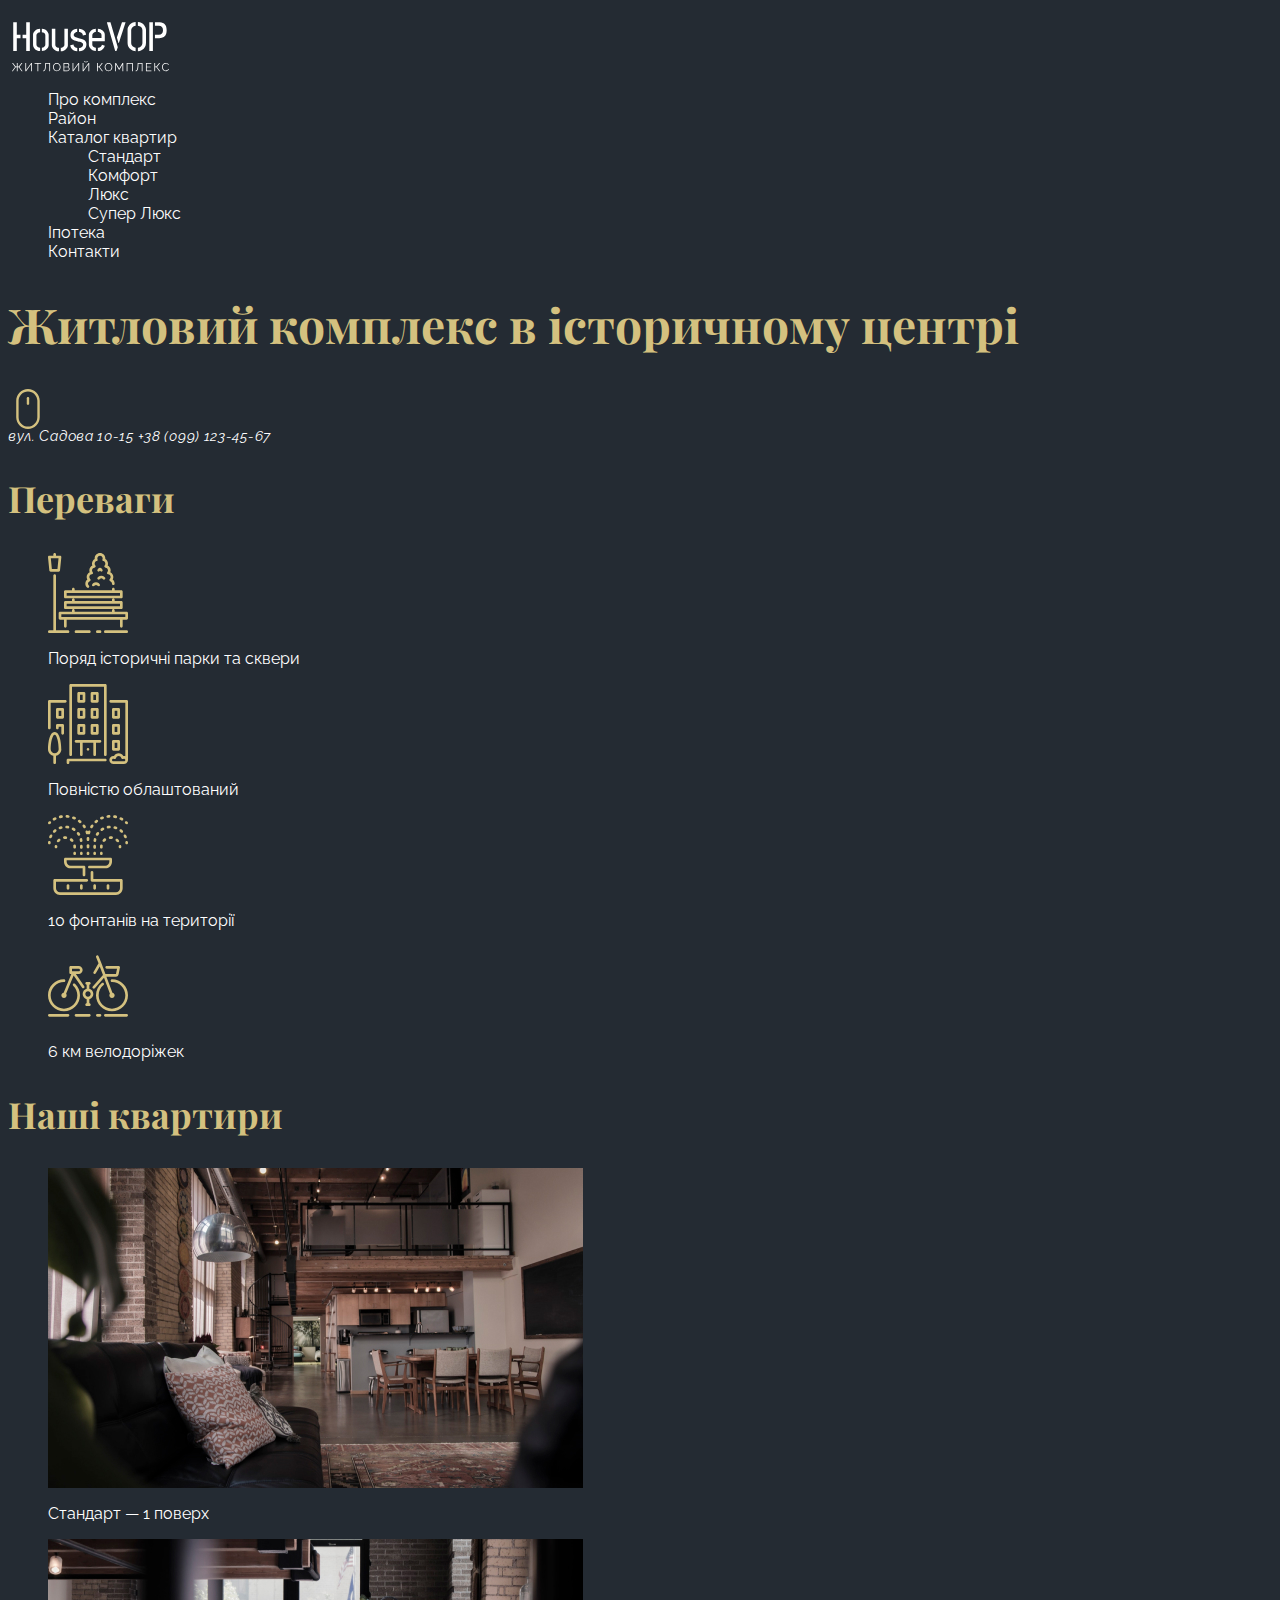
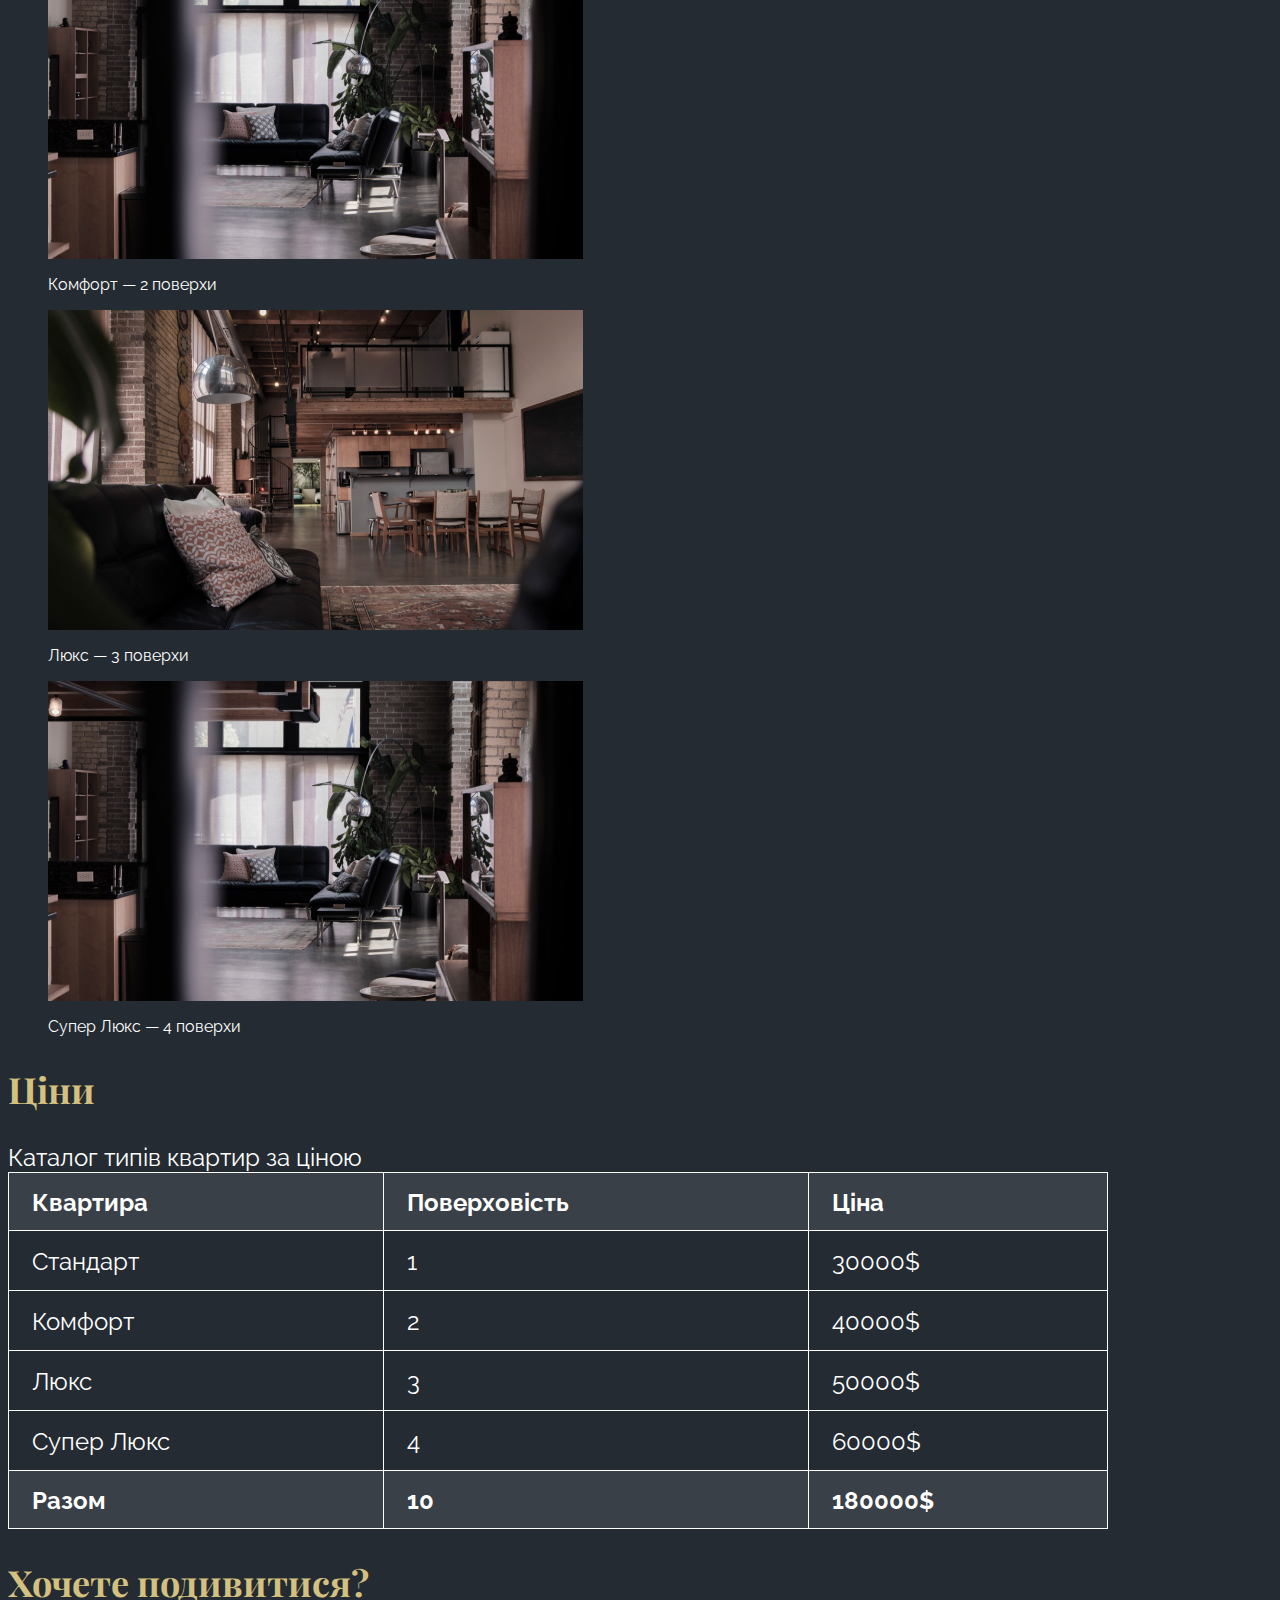
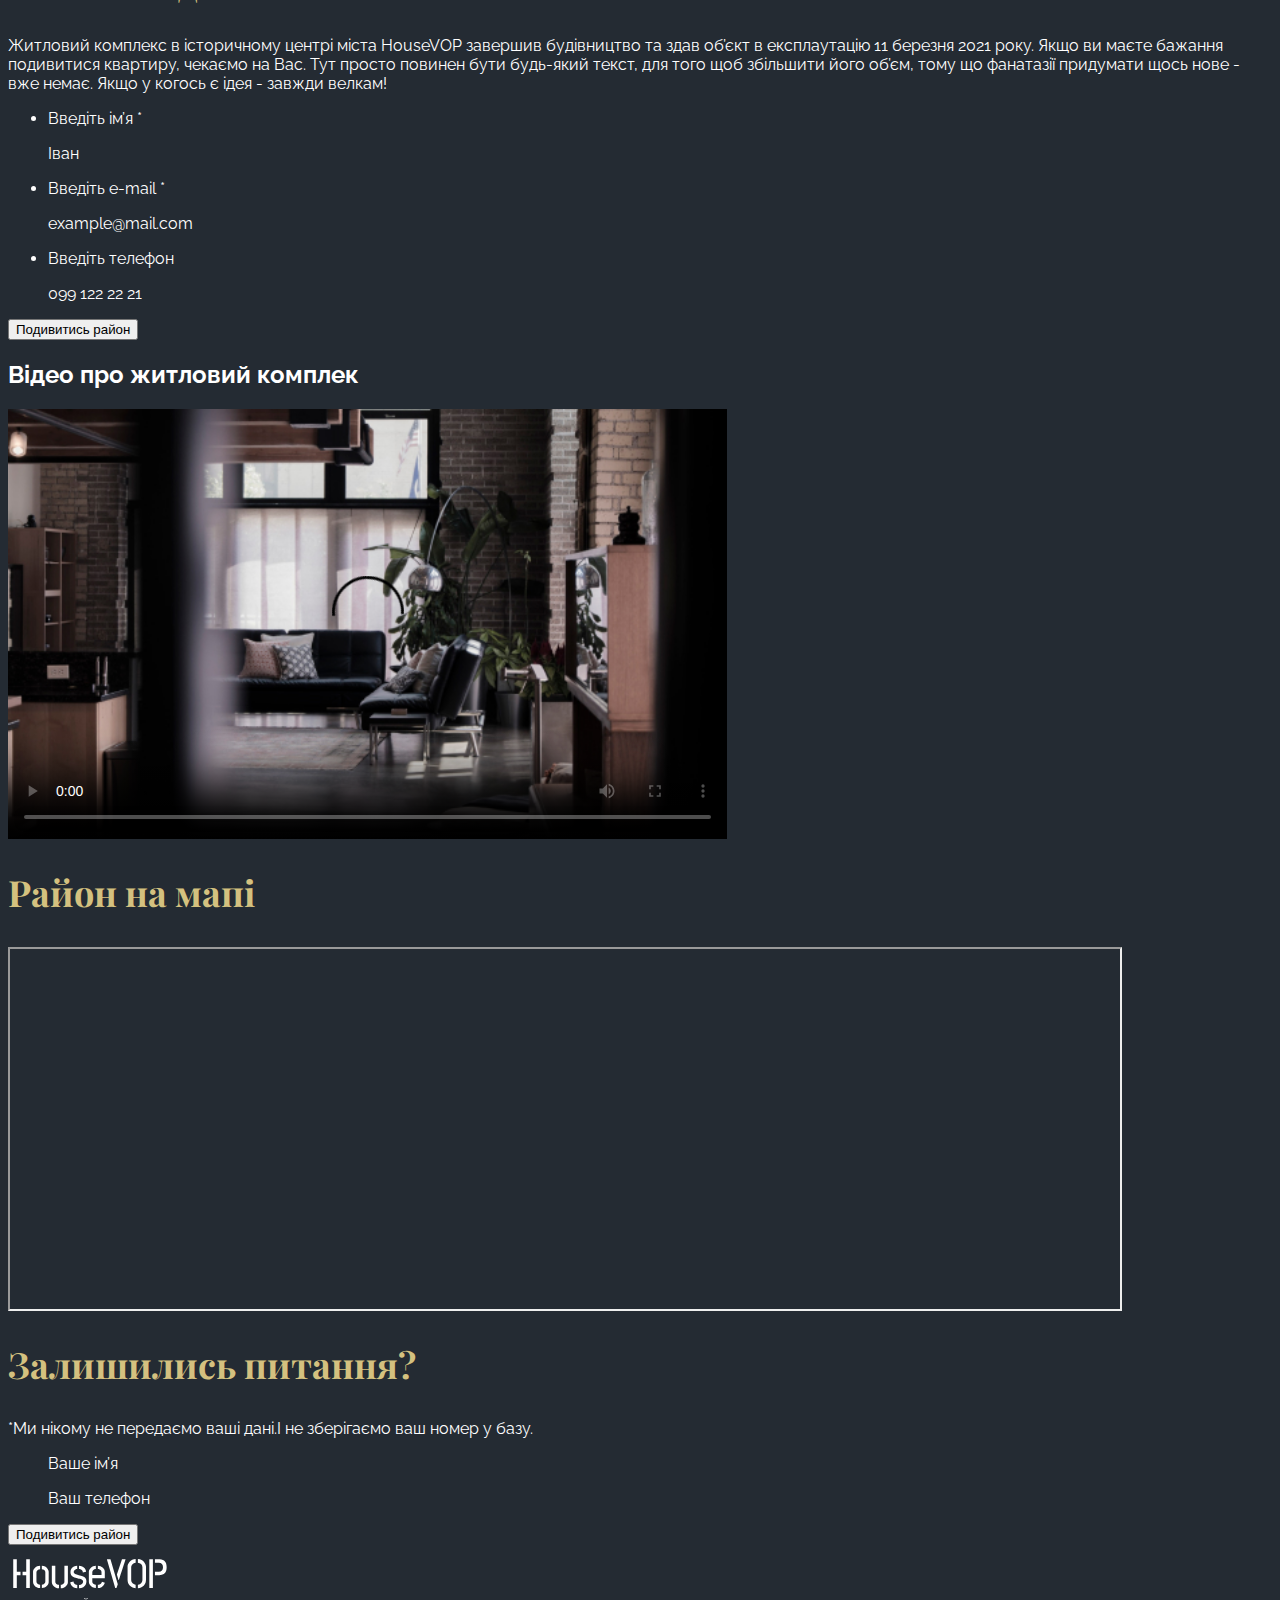
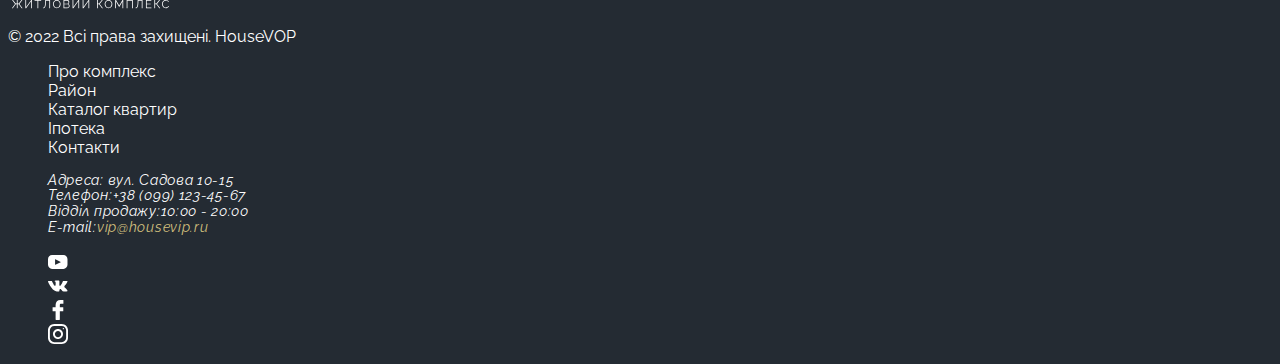
==== index.html @ ec8a51ef "initial data" ====
<html lang="en">
  <head>
    <meta charset="UTF-8" />
    <meta http-equiv="X-UA-Compatible" content="IE=edge" />
    <meta name="viewport" content="width=device-width, initial-scale=1.0" />
    <link href="https://fonts.googleapis.com/css2?family=Playfair+Display:wght@700&family=Raleway:wght@400;700&display=swap" rel="stylesheet">    <link rel="stylesheet" href="./css/styles.css" />
    <title>HouseVOP</title>
  </head>
  <body>
    <header>
      <a href="./index.html" class="link"
        ><img
          src="./images/HouseVOP_logo.svg"
          alt="Лого компанії ХаусВОП"
          width="165"
          height="66"
        />
      </a>
      <nav>
        <ul class="list">
          <li><a href="#about" class="link">Про комплекс</a></li>
          <li><a href="#district" class="link">Район</a></li>
          <li>
            <a href="#catalog" class="link">Каталог квартир</a>
            <ul class="list">
              <li><a href="#catalog-standart" class="link">Стандарт</a></li>
              <li><a href="#catalog-comfort" class="link">Комфорт</a></li>
              <li><a href="#catalog-lux" class="link">Люкс</a></li>
              <li><a href="#catalog-suoer" class="link">Супер Люкс</a></li>
            </ul>
          </li>
          <li><a href="#ipoteka" class="link">Іпотека</a></li>
          <li><a href="#contacts" class="link">Контакти</a></li>
        </ul>
      </nav>
    </header>
    <main>
<!-- СЕКЦІЯ ГЕРОЙ -->
    <section>
            <h1 class="hero-title">Житловий комплекс в історичному центрі</h1>
            <a href="#about"><img src="./images/hero-mouse-icon.svg" alt="Перейти до наступної секції"></a>
            <address class="address">
                <a href="#" class="link">вул. Садова 10-15</a> 
                <a href="tel:+380991234567" class="link">+38 (099) 123-45-67</a></address>
<!-- СЕКЦІЯ ПЕРЕВАГИ -->
    </section>
      <section id="about" class="features">
        <h2 class="hidden section-title">Переваги</h2>
        <ul class="list">
          <li>
            <img
              src="./images/section1-pic1.svg"
              alt="features icons"
              width="80px"
              height="80px"
            />
            <p class="about-text">Поряд історичні парки та сквери</p>
          </li>
          <li>
            <img
              src="./images/section1-pic2.svg"
              alt="features icons"
              width="80px"
              height="80px"
            />
            <p class="about-text">Повністю облаштований</p>
          </li>
          <li>
            <img
              src="./images/section1-pic3.svg"
              alt="features icons"
              width="80px"
              height="80px"
            />
            <p class="about-text">10 фонтанів на території</p>
          </li>
          <li>
            <img
              src="./images/section1-pic4.svg"
              alt="features icons"
              width="80px"
              height="80px"
            />
            <p class="about-text">6 км велодоріжек</p>
          </li>
        </ul>
      </section>
      <!-- КАТАЛОГ КВАРТИР -->
      <section id="catalog">
        <h2 class="section-title">Наші квартири</h2>
        <ul class="list">
          <li>
            <img
              src="./images/apartaments-foto-001.jpg"
              alt="Стандарт — 1 поверх"
              width="535px"
              height="320px"
            />
            <p>Стандарт — 1 поверх</p>
          </li>
          <li>
            <img
              src="./images/apartaments-foto-002.jpg"
              alt="Комфорт — 2 поверхи"
              width="535px"
              height="320px"
            />
            <p>Комфорт — 2 поверхи</p>
          </li>
          <li>
            <img
              src="./images/apartaments-foto-003.jpg"
              alt="Люкс — 3 поверхи"
              width="535px"
              height="320px"
            />
            <p>Люкс — 3 поверхи</p>
          </li>
          <li>
            <img
              src="./images/apartaments-foto-004.jpg"
              alt="Супер Люкс — 4 поверхи"
              width="535px"
              height="320px"
            />
            <p>Супер Люкс — 4 поверхи</p>
          </li>
        </ul>
      </section>
      <!-- СЕКЦІЯ З ТАБЛИЦЯМИ -->
      <section>
        <h2 class="section-title">Ціни</h2>
        <table>
          <caption>
            Каталог типів квартир за ціною
          </caption>
          <thead>
            <tr>
              <th>Квартира</th>
              <th>Поверховість</th>
              <th>Ціна</th>
            </tr>
          </thead>
          <tbody>
            <tr>
              <td>Стандарт</td>
              <td>1</td>
              <td>30000$</td>
            </tr>
            <tr>
              <td>Комфорт</td>
              <td>2</td>
              <td>40000$</td>
            </tr>
            <tr>
              <td>Люкс</td>
              <td>3</td>
              <td>50000$</td>
            </tr>
            <tr>
              <td>Супер Люкс</td>
              <td>4</td>
              <td>60000$</td>
            </tr>
            <tfoot>
                            <tr>
              <td>Разом</td>
              <td>10</td>
              <td>180000$</td>
            </tr>
            </tfoot>
          </tbody>
        </table>
      </section>
      <section class="ask-to-aktion">
          <h2 class="section-title">Хочете подивитися?</h2>
          <p>Житловий комплекс в історичному центрі міста HouseVOP завершив будівництво та здав об’єкт в експлаутацію <time datetime="2021-03-11">11 березня 2021 року</time>. Якщо ви маєте бажання подивитися квартиру, чекаємо на Вас. Тут просто повинен бути будь-який текст, для того щоб збільшити його об’єм, тому що фанатазії придумати щось нове - вже немає. Якщо у когось є ідея - завжди велкам!</p>
        <ul>
            <li>
                <p>Введіть ім’я *</p>
                <form action="">Іван</form>
            </li>
            <li>
                <p>Введіть e-mail *</p>
                <form action="">example@mail.com</form>
            </li>
            <li>
                <p>Введіть телефон
</p>
                <form action="">099 122 22 21</form>
            </li>
        </ul>
        <button type="button">Подивитись район</button>
      </section>
      <section class="section-video">
          <h2 class="hidden">Відео про житловий комплек</h2>
          <video 
          poster="./images/apartaments-foto-004.jpg"
          width="719px"
          controls="play">
              <source src="" type="video/mp4">
              На жаль дане відео не підтримуєть Вашим браузером
          </video>
      </section>
      <section class="section-map">
          <h2 class="section-title">Район на мапі</h2>
          <iframe src="https://www.google.com/maps/embed?pb=!1m18!1m12!1m3!1d3839.2106665439287!2d-47.895762185722084!3d-15.792842027122775!2m3!1f0!2f0!3f0!3m2!1i1024!2i768!4f13.1!3m3!1m2!1s0x935a2fe53c69c215%3A0xd7704b3f4eccf40d!2sMeli%C3%A1%20Brasil%2021!5e0!3m2!1suk!2sua!4v1654845017935!5m2!1suk!2sua" 
          width="1110px" 
          height="360px" 
          referrerpolicy="no-referrer-when-downgrade">
        </iframe>
      </section>
      <section>
          <h2 class="section-title">Залишились питання?</h2>
          <p>*Ми нікому не передаємо ваші дані.І не зберігаємо ваш номер у базу.</p>
        <ul class="list">
            <li>
                <form action="">Ваше ім’я</form>
            </li>
            <li>
                <form action="">Ваш телефон</form>
            </li>
        </ul>
        <button type="button">Подивитись район</button>
      </section>
    </main>
    <!-- ФУТЕР -->
    <footer>
        <a href="./index.html" class="link">
        <img
          src="./images/HouseVOP_logo.svg"
          alt="Лого компанії ХаусВОП"
          width="165px"
          height="66px"
        />
      </a>
      <p> &copy; 2022 Всі права захищені. HouseVOP</p>
        <ul class="list">
          <li><a href="#about" class="link">Про комплекс</a></li>
          <li><a href="#district" class="link">Район</a></li>
          <li>
            <a href="#catalog" class="link">Каталог квартир</a>
          </li>
          <li><a href="#ipoteka" class="link">Іпотека</a></li>
          <li><a href="#contacts" class="link">Контакти</a></li>
        </ul>
        <address class="address">
        <ul class="list">
            <li>Адреса: <a href="#" class="link">вул. Садова 10-15</a></li>
            <li>Телефон:<a href="tel:+380991234567" class="link">+38 (099) 123-45-67</a></li>
            <li>Відділ продажу:<time datetime="10:00">10:00</time> - <time datetime="20:00">20:00</time></li>
            <li>E-mail:<a href="mailto:+380991234567" class="footer-contact-mail__link link">vip@housevip.ru</a></li>
        </ul>
        </address>
      <ul class="list">
          <li><a href=""><img src="./images/footer-icon-01.svg" alt="" width="20px" height="20px"></a></li>
          <li><a href=""><img src="./images/footer-icon-02.svg" alt="" width="20px" height="20px"></a></li>
          <li><a href=""><img src="./images/footer-icon-03.svg" alt="" width="20px" height="20px"></a></li>
          <li><a href=""><img src="./images/footer-icon-04.svg" alt="" width="20px" height="20px"></a></li>
      </ul>


    </footer>
  </body>
</html>
---- css/styles.css ----
:root {
  --main-background-color: #242b33;
  --main-text-color: #d4c17f;
  --secondary-text-color: #ffffff;
}

body {
  background-color: var(--main-background-color);
  color: var(--secondary-text-color);
  font-family: Raleway, sans-serif;
}

.link {
  text-decoration: none;
  color: inherit;
}

.link:hover {
  color: var(--main-text-color);
}

.list {
  list-style: none;
  color: var(--secondary-text-color);
}

.hero-title {
  color: var(--main-text-color);
  font-family: Playfair Display, serif;
  font-weight: 700;
  font-size: 48px;
  line-height: 1.33;
}

.section-title {
    color: var(--main-text-color);
    font-family: Playfair Display, serif;
    font-weight: 700;
    font-size: 36px;
    line-height: 1.33;
}

/* секція таблиц з прайсом */

table caption {
  text-align: left;
}

thead,
tfoot {
  text-align: left;

  background-color: rgba(255, 255, 255, 0.1);

  font-weight: 700;
  font-size: 24px;
  line-height: 1.16;

}

table {
  border-collapse: collapse;
  width: 1100px;
  height: 357px;

  font-weight: 400;
  font-size: 24px;
  line-height: 1.16;
}

table th,
table td {
  padding: 16px 17px 13px 23px;
  border: 1px solid var(--secondary-text-color);
}

.footer-contact-mail__link {
  color: var(--main-text-color);
}

.address {
    text-decoration: none;
    font-weight: 400;
    font-size: 14px;
    line-height: 1.14;
    letter-spacing: 0.05em;
    text-align: left;
}
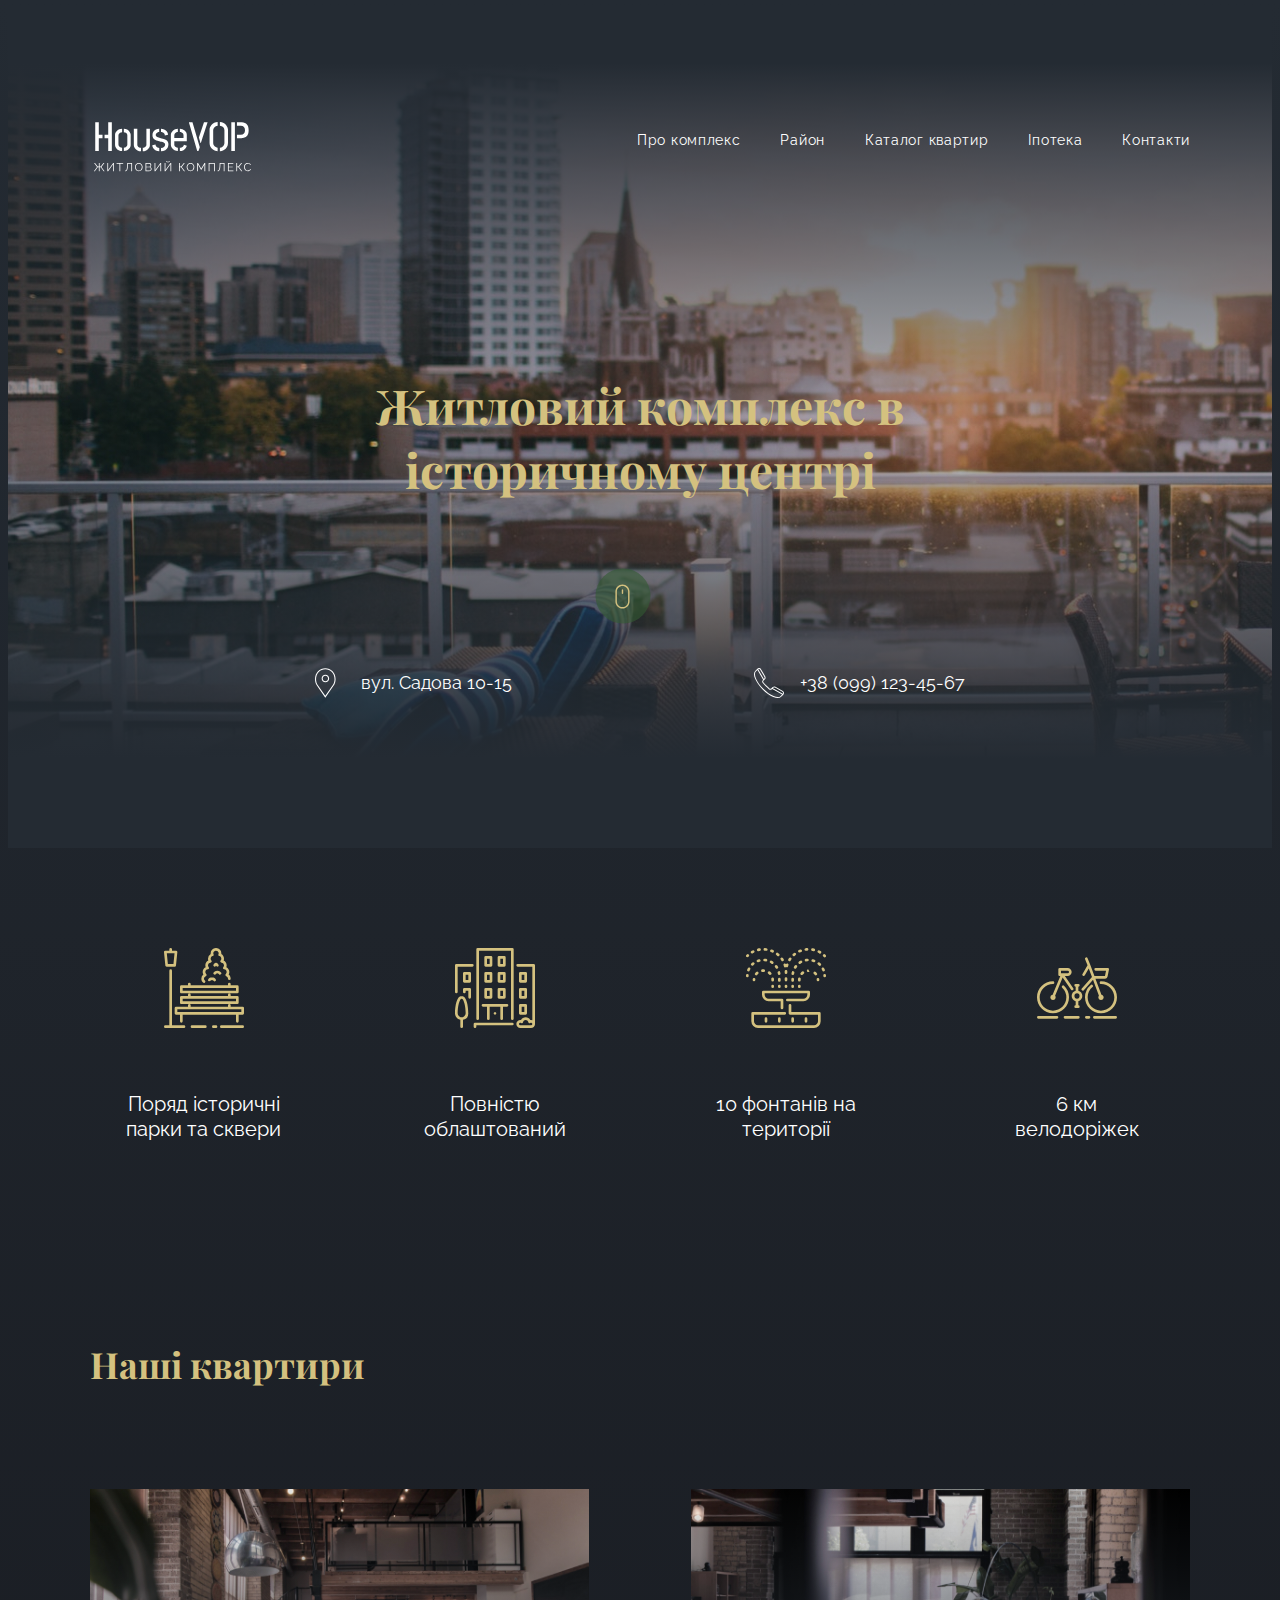
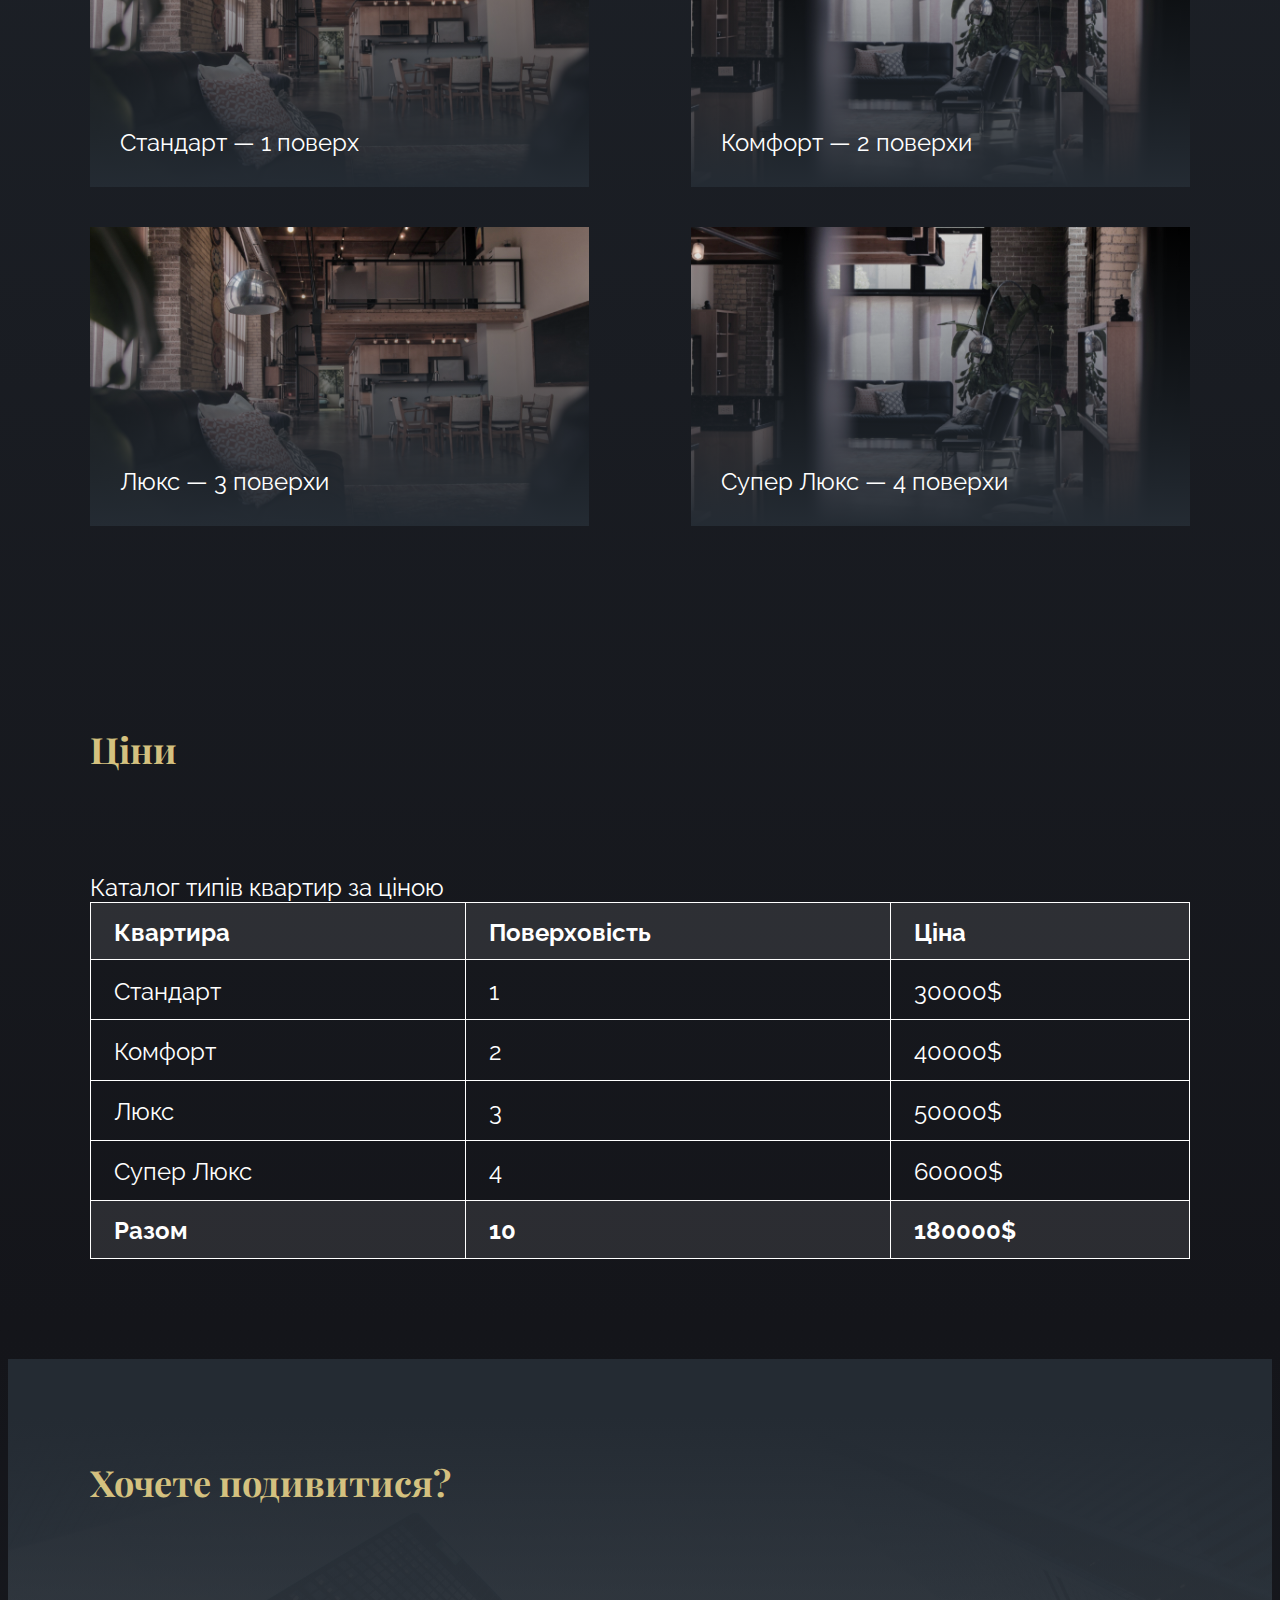
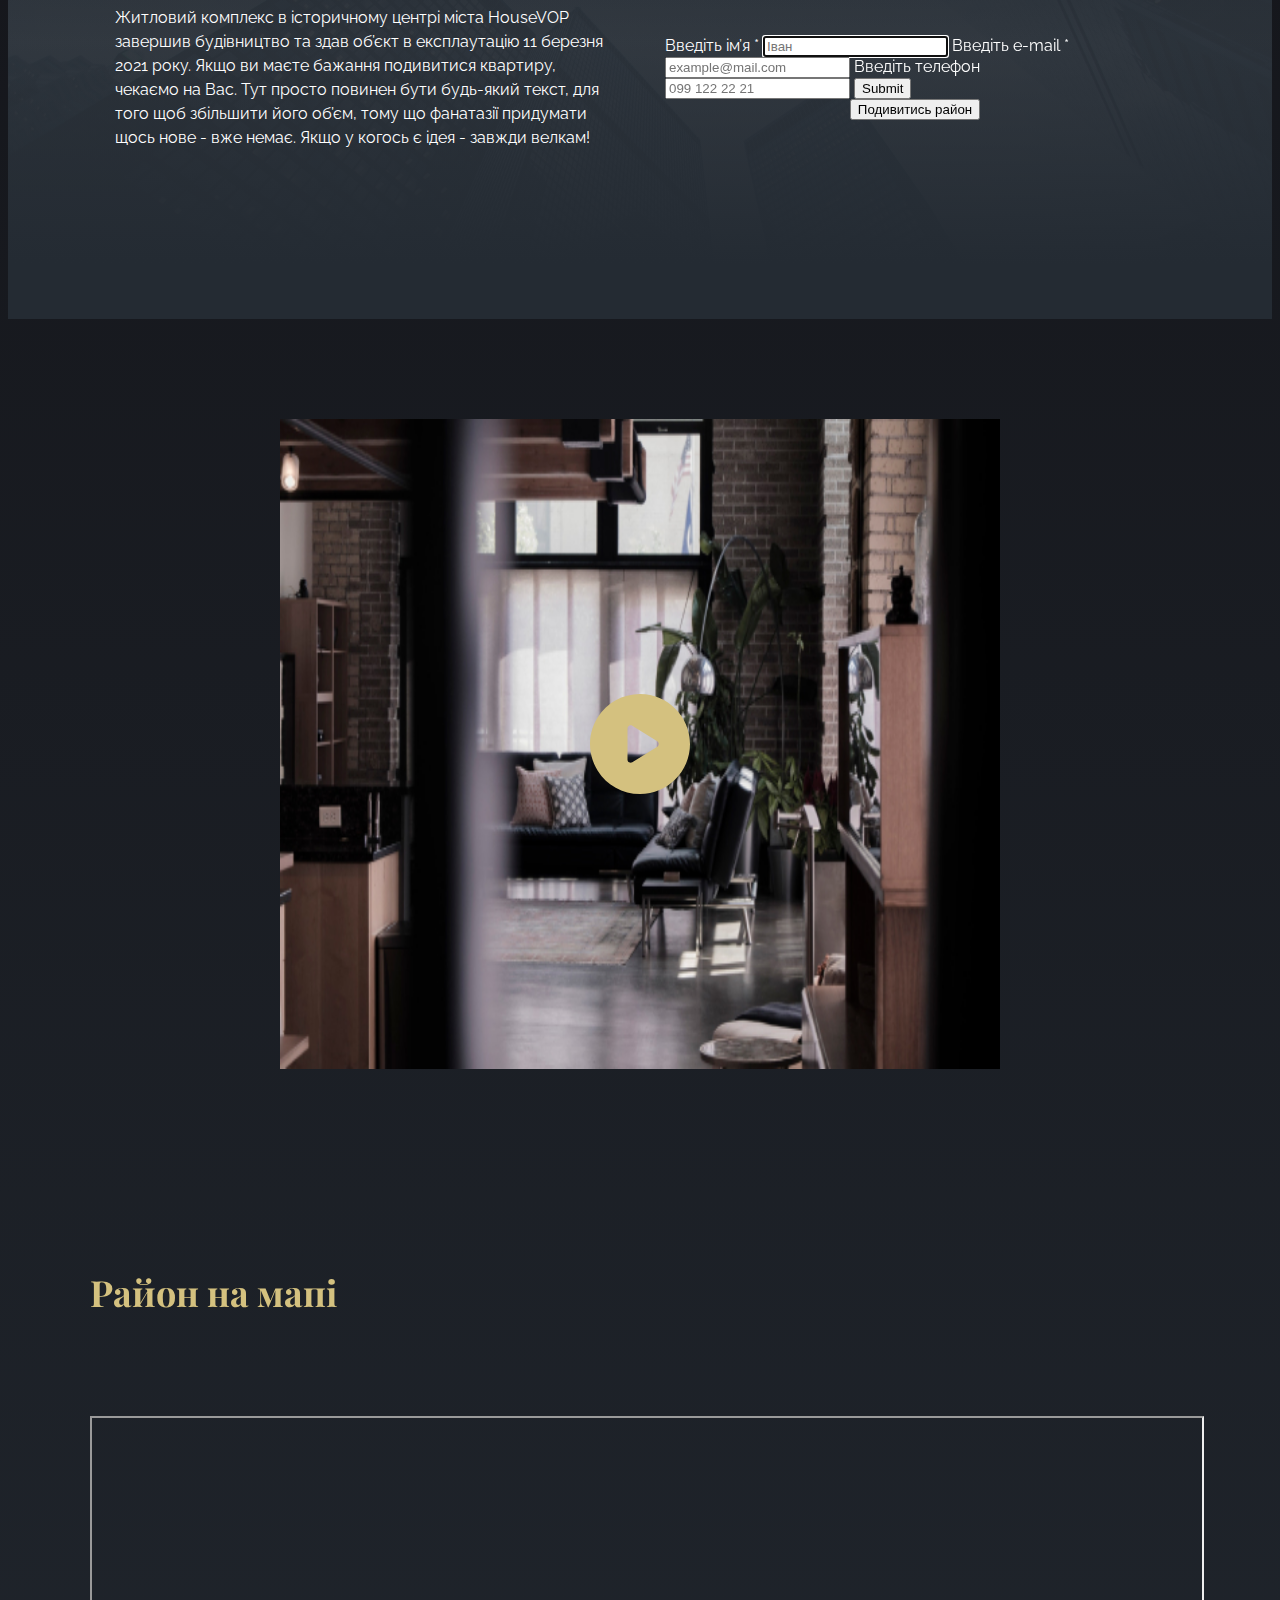
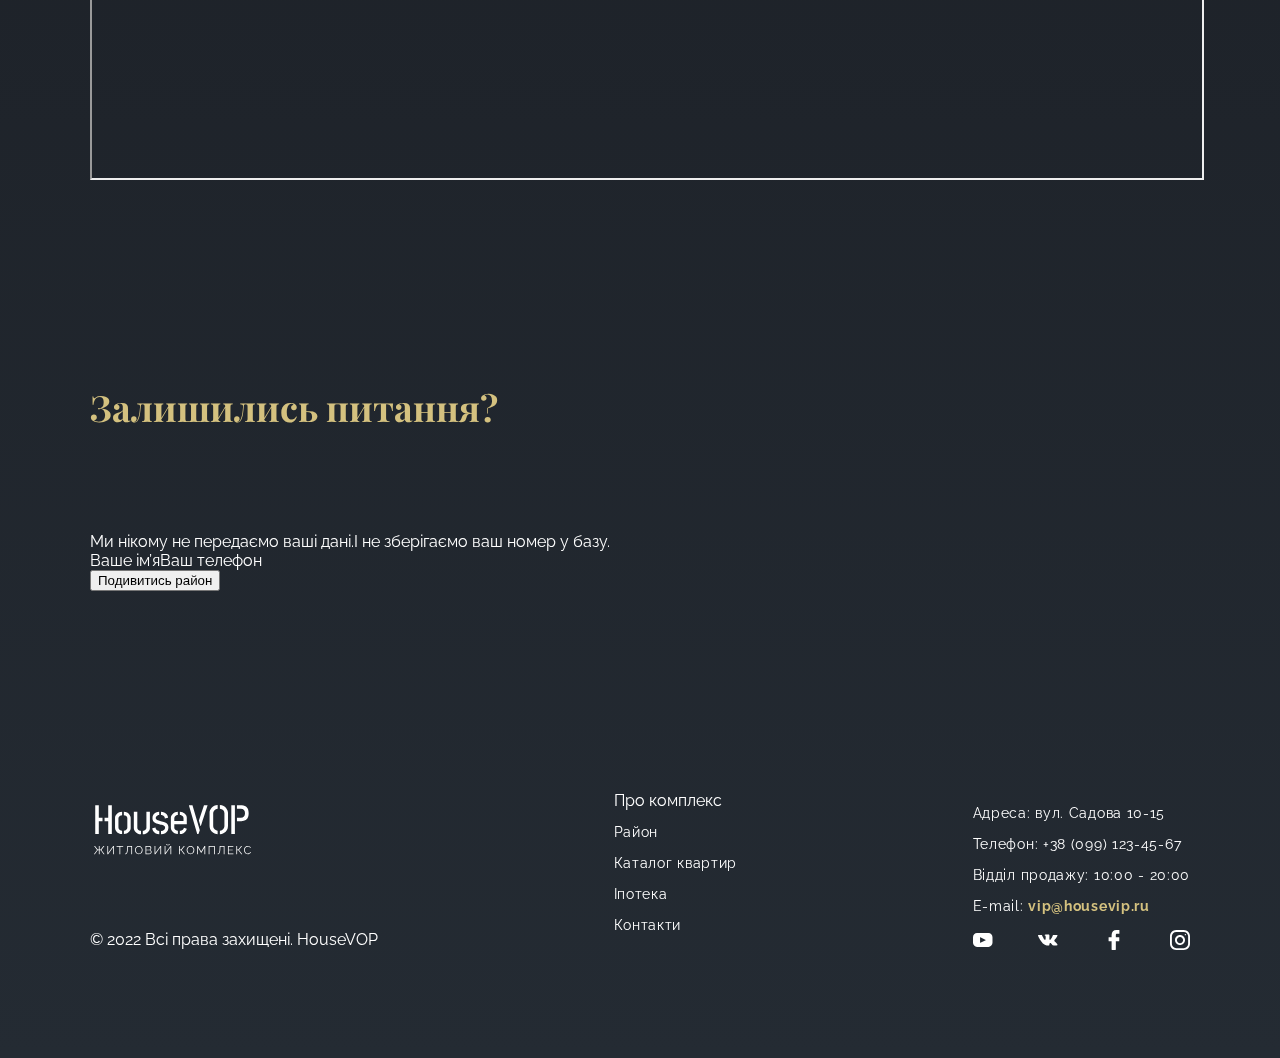
==== commit f775a529: "stand by 01.07" ====
--- a/index.html
+++ b/index.html
@@ -1,134 +1,122 @@
-<html lang="en">
-  <head>
-    <meta charset="UTF-8" />
-    <meta http-equiv="X-UA-Compatible" content="IE=edge" />
-    <meta name="viewport" content="width=device-width, initial-scale=1.0" />
-    <link href="https://fonts.googleapis.com/css2?family=Playfair+Display:wght@700&family=Raleway:wght@400;700&display=swap" rel="stylesheet">    <link rel="stylesheet" href="./css/styles.css" />
-    <title>HouseVOP</title>
-  </head>
-  <body>
-    <header>
-      <a href="./index.html" class="link"
-        ><img
-          src="./images/HouseVOP_logo.svg"
-          alt="Лого компанії ХаусВОП"
-          width="165"
-          height="66"
-        />
-      </a>
-      <nav>
-        <ul class="list">
-          <li><a href="#about" class="link">Про комплекс</a></li>
-          <li><a href="#district" class="link">Район</a></li>
-          <li>
-            <a href="#catalog" class="link">Каталог квартир</a>
-            <ul class="list">
-              <li><a href="#catalog-standart" class="link">Стандарт</a></li>
-              <li><a href="#catalog-comfort" class="link">Комфорт</a></li>
-              <li><a href="#catalog-lux" class="link">Люкс</a></li>
-              <li><a href="#catalog-suoer" class="link">Супер Люкс</a></li>
-            </ul>
-          </li>
-          <li><a href="#ipoteka" class="link">Іпотека</a></li>
-          <li><a href="#contacts" class="link">Контакти</a></li>
+<!DOCTYPE html>
+<html lang="ua">
+
+<head>
+  <meta charset="UTF-8" />
+  <meta http-equiv="X-UA-Compatible" content="IE=edge" />
+  <meta name="viewport" content="width=device-width, initial-scale=1.0" />
+  <link
+    href="https://fonts.googleapis.com/css2?family=Playfair+Display:wght@700&family=Raleway:wght@400;700&display=swap"
+    rel="stylesheet">
+  <link rel="stylesheet" href="https://cdnjs.cloudflare.com/ajax/libs/modern-normalize/1.1.0/modern-normalize.min.css"
+    integrity="sha512-wpPYUAdjBVSE4KJnH1VR1HeZfpl1ub8YT/NKx4PuQ5NmX2tKuGu6U/JRp5y+Y8XG2tV+wKQpNHVUX03MfMFn9Q=="
+    crossorigin="anonymous" referrerpolicy="no-referrer" />
+  <link rel="stylesheet" href="./css/styles.css" />
+  <title>HouseVOP</title>
+</head>
+
+<body>
+  <header>
+    <section class="hero-section">
+      <div class="container main-nav">
+        <a href="./index.html" class="link"><img src="./images/HouseVOP_logo.svg" alt="Лого компанії ХаусВОП"
+            width="165" height="66" />
+        </a>
+        <nav>
+          <ul class="page-nav list">
+            <li><a href="#about" class="page-nav-item link">Про комплекс</a></li>
+            <li><a href="#district" class="page-nav-item link">Район</a></li>
+            <li>
+              <a href="#catalog" class="flat-list page-nav-item link">Каталог квартир</a>
+              <ul class="list fix-list">
+                <li><a href="#catalog-standart" class="flat-list-item link">Стандарт</a></li>
+                <li><a href="#catalog-comfort" class="flat-list-item link">Комфорт</a></li>
+                <li><a href="#catalog-lux" class="flat-list-item link">Люкс</a></li>
+                <li><a href="#catalog-suoer" class="flat-list-item link">Супер Люкс</a></li>
+              </ul>
+            </li>
+            <li><a href="#ipoteka" class="page-nav-item link">Іпотека</a></li>
+            <li><a href="#contacts" class="page-nav-item link">Контакти</a></li>
+          </ul>
+        </nav>
+      </div>
+      <!-- СЕКЦІЯ ГЕРОЙ -->
+      <div class="container">
+        <h1 class="hero-title">Житловий комплекс в історичному центрі</h1>
+        <a class="hero-button-mouse" href="#about">
+          <svg class="icon-mouse" width="24" height="40">
+            <use href="./images/icons.svg#icon-mouse"></use>
+          </svg>
+        </a>
+        <address class="contact-address">
+          <a href="#" class="address-place link">вул. Садова 10-15</a>
+          <a href="tel:+380991234567" class="address-tel link">+38 (099) 123-45-67</a>
+        </address>
+      </div>
+    </section>
+  </header>
+
+  <main>
+    <!-- СЕКЦІЯ ПЕРЕВАГИ -->
+    <section id="about" class="features">
+      <div class="container">
+        <h2 class="section-title visually-hidden">Переваги</h2>
+        <!-- <div class="magic"></div> -->
+        <ul class="features-list list">
+          <li>
+            <svg class="features-icon rotate-x" width="80" height="80">
+              <use href="./images/icons.svg#icon-features-1"></use>
+            </svg>
+            <p class="about-text">Поряд історичні парки та сквери</p>
+          </li>
+          <li>
+            <svg class="features-icon rotate-y" width="80" height="80">
+              <use href="./images/icons.svg#icon-features-2"></use>
+            </svg>
+            <p class="about-text">Повністю облаштований</p>
+          </li>
+          <li>
+            <svg class="features-icon rotate-x" width="80" height="80">
+              <use href="./images/icons.svg#icon-features-3"></use>
+            </svg>
+            <p class="about-text">10 фонтанів на території</p>
+          </li>
+          <li>
+            <svg class="features-icon rotate-y" width="80" height="80">
+              <use href="./images/icons.svg#icon-features-4"></use>
+            </svg>
+            <p class="about-text">6 км велодоріжек</p>
+          </li>
         </ul>
-      </nav>
-    </header>
-    <main>
-<!-- СЕКЦІЯ ГЕРОЙ -->
+      </div>
+    </section>
+    <!-- КАТАЛОГ КВАРТИР -->
+    <section id="catalog">
+      <div class="container">
+        <h2 class="section-title">Наші квартири</h2>
+        <ul class="flat-catalog list">
+          <li class="flat-catalog-item">
+            <img src="./images/apartaments-foto-001.jpg" width="499" alt="Стандарт — 1 поверх" />
+            <p class="flat-catalog-item-label">Стандарт — 1 поверх</p>
+          </li>
+          <li class="flat-catalog-item">
+            <img src="./images/apartaments-foto-002.jpg" width="499" alt="Комфорт — 2 поверхи" />
+            <p class="flat-catalog-item-label">Комфорт — 2 поверхи</p>
+          </li>
+          <li class="flat-catalog-item">
+            <img src="./images/apartaments-foto-003.jpg" width="499" alt="Люкс — 3 поверхи" />
+            <p class="flat-catalog-item-label">Люкс — 3 поверхи</p>
+          </li>
+          <li class="flat-catalog-item">
+            <img src="./images/apartaments-foto-004.jpg" width="499" alt="Супер Люкс — 4 поверхи" />
+            <p class="flat-catalog-item-label">Супер Люкс — 4 поверхи</p>
+          </li>
+        </ul>
+      </div>
+    </section>
+    <!-- СЕКЦІЯ З ТАБЛИЦЯМИ -->
     <section>
-            <h1 class="hero-title">Житловий комплекс в історичному центрі</h1>
-            <a href="#about"><img src="./images/hero-mouse-icon.svg" alt="Перейти до наступної секції"></a>
-            <address class="address">
-                <a href="#" class="link">вул. Садова 10-15</a> 
-                <a href="tel:+380991234567" class="link">+38 (099) 123-45-67</a></address>
-<!-- СЕКЦІЯ ПЕРЕВАГИ -->
-    </section>
-      <section id="about" class="features">
-        <h2 class="hidden section-title">Переваги</h2>
-        <ul class="list">
-          <li>
-            <img
-              src="./images/section1-pic1.svg"
-              alt="features icons"
-              width="80px"
-              height="80px"
-            />
-            <p class="about-text">Поряд історичні парки та сквери</p>
-          </li>
-          <li>
-            <img
-              src="./images/section1-pic2.svg"
-              alt="features icons"
-              width="80px"
-              height="80px"
-            />
-            <p class="about-text">Повністю облаштований</p>
-          </li>
-          <li>
-            <img
-              src="./images/section1-pic3.svg"
-              alt="features icons"
-              width="80px"
-              height="80px"
-            />
-            <p class="about-text">10 фонтанів на території</p>
-          </li>
-          <li>
-            <img
-              src="./images/section1-pic4.svg"
-              alt="features icons"
-              width="80px"
-              height="80px"
-            />
-            <p class="about-text">6 км велодоріжек</p>
-          </li>
-        </ul>
-      </section>
-      <!-- КАТАЛОГ КВАРТИР -->
-      <section id="catalog">
-        <h2 class="section-title">Наші квартири</h2>
-        <ul class="list">
-          <li>
-            <img
-              src="./images/apartaments-foto-001.jpg"
-              alt="Стандарт — 1 поверх"
-              width="535px"
-              height="320px"
-            />
-            <p>Стандарт — 1 поверх</p>
-          </li>
-          <li>
-            <img
-              src="./images/apartaments-foto-002.jpg"
-              alt="Комфорт — 2 поверхи"
-              width="535px"
-              height="320px"
-            />
-            <p>Комфорт — 2 поверхи</p>
-          </li>
-          <li>
-            <img
-              src="./images/apartaments-foto-003.jpg"
-              alt="Люкс — 3 поверхи"
-              width="535px"
-              height="320px"
-            />
-            <p>Люкс — 3 поверхи</p>
-          </li>
-          <li>
-            <img
-              src="./images/apartaments-foto-004.jpg"
-              alt="Супер Люкс — 4 поверхи"
-              width="535px"
-              height="320px"
-            />
-            <p>Супер Люкс — 4 поверхи</p>
-          </li>
-        </ul>
-      </section>
-      <!-- СЕКЦІЯ З ТАБЛИЦЯМИ -->
-      <section>
+      <div class="container">
         <h2 class="section-title">Ціни</h2>
         <table>
           <caption>
@@ -162,104 +150,134 @@
               <td>4</td>
               <td>60000$</td>
             </tr>
-            <tfoot>
-                            <tr>
+          <tfoot>
+            <tr>
               <td>Разом</td>
               <td>10</td>
               <td>180000$</td>
             </tr>
-            </tfoot>
+          </tfoot>
           </tbody>
         </table>
-      </section>
-      <section class="ask-to-aktion">
-          <h2 class="section-title">Хочете подивитися?</h2>
-          <p>Житловий комплекс в історичному центрі міста HouseVOP завершив будівництво та здав об’єкт в експлаутацію <time datetime="2021-03-11">11 березня 2021 року</time>. Якщо ви маєте бажання подивитися квартиру, чекаємо на Вас. Тут просто повинен бути будь-який текст, для того щоб збільшити його об’єм, тому що фанатазії придумати щось нове - вже немає. Якщо у когось є ідея - завжди велкам!</p>
-        <ul>
-            <li>
-                <p>Введіть ім’я *</p>
-                <form action="">Іван</form>
-            </li>
-            <li>
-                <p>Введіть e-mail *</p>
-                <form action="">example@mail.com</form>
-            </li>
-            <li>
-                <p>Введіть телефон
-</p>
-                <form action="">099 122 22 21</form>
-            </li>
+      </div>
+    </section>
+    <!-- СЕКЦІЯ ХОЧЕТЕ ПОДИВИТИСЯ -->
+    <section class="hightowers">
+      <div class="container">
+        <h2 class="section-title">Хочете подивитися?</h2>
+        <div class="hightowers-section">
+          <p class="novobud-meta">Житловий комплекс в історичному центрі міста HouseVOP завершив будівництво та здав
+            об’єкт в експлаутацію <time datetime="2021-03-11">11 березня 2021 року</time>. Якщо ви маєте бажання
+            подивитися квартиру, чекаємо
+            на Вас. Тут просто повинен бути будь-який текст, для того щоб збільшити його об’єм, тому що фанатазії
+            придумати щось
+            нове - вже немає. Якщо у когось є ідея - завжди велкам!
+          </p>
+          <div class="forms">
+            <form>
+              <div role="group">
+                <label for="username">Введіть ім’я *</label>
+                <input type="text" name="username" id="username" autofocus placeholder="Іван" />
+                <label for="email">Введіть e-mail *</label>
+                <input type="email" name="email" id="email" placeholder="example@mail.com" />
+                <label for="tel">Введіть телефон</label>
+                <input type="tel" name="email" id="tel" placeholder="099 122 22 21" />
+                <button type="submit">Submit</button>
+              </div>
+            </form>
+            <button type="button">Подивитись район</button>
+          </div>
+        </div>
+      </div>
+    </section>
+    <!-- СЕКЦІЯ ВІДЕО -->
+    <section>
+      <div class="container">
+        <div class="video-master">
+          <h2 class="visually-hidden">Відео про житловий комплекc</h2>
+          <img class="video" src="./images/apartaments-foto-004.jpg" width="720" height="650"
+            alt="Супер Люкс — 4 поверхи" />
+        </div>
+      </div>
+    </section>
+    <!-- СЕКЦІЯ З КАРТОЮ -->
+    <section class="section-map">
+      <div class="container">
+
+        <h2 class="section-title">Район на мапі</h2>
+        <iframe
+          src="https://www.google.com/maps/embed?pb=!1m18!1m12!1m3!1d3839.2106665439287!2d-47.895762185722084!3d-15.792842027122775!2m3!1f0!2f0!3f0!3m2!1i1024!2i768!4f13.1!3m3!1m2!1s0x935a2fe53c69c215%3A0xd7704b3f4eccf40d!2sMeli%C3%A1%20Brasil%2021!5e0!3m2!1suk!2sua!4v1654845017935!5m2!1suk!2sua"
+          width="1110px" height="360px" referrerpolicy="no-referrer-when-downgrade">
+        </iframe>
+
+        <div class="box"></div>
+
+      </div>
+    </section>
+    <!-- СЕКЦІЯ ЗАЛИШИЛИСЯ ПИТАННЯ -->
+    <section>
+      <div class="container">
+        <h2 class="section-title">Залишились питання?</h2>
+        <p>Ми нікому не передаємо ваші дані.І не зберігаємо ваш номер у базу.</p>
+        <ul class="questions-section list">
+          <li>
+            <form label="Ваше" action="" text="iii">Ваше ім’я</form>
+          </li>
+          <li>
+            <form action="">Ваш телефон</form>
+          </li>
         </ul>
         <button type="button">Подивитись район</button>
-      </section>
-      <section class="section-video">
-          <h2 class="hidden">Відео про житловий комплек</h2>
-          <video 
-          poster="./images/apartaments-foto-004.jpg"
-          width="719px"
-          controls="play">
-              <source src="" type="video/mp4">
-              На жаль дане відео не підтримуєть Вашим браузером
-          </video>
-      </section>
-      <section class="section-map">
-          <h2 class="section-title">Район на мапі</h2>
-          <iframe src="https://www.google.com/maps/embed?pb=!1m18!1m12!1m3!1d3839.2106665439287!2d-47.895762185722084!3d-15.792842027122775!2m3!1f0!2f0!3f0!3m2!1i1024!2i768!4f13.1!3m3!1m2!1s0x935a2fe53c69c215%3A0xd7704b3f4eccf40d!2sMeli%C3%A1%20Brasil%2021!5e0!3m2!1suk!2sua!4v1654845017935!5m2!1suk!2sua" 
-          width="1110px" 
-          height="360px" 
-          referrerpolicy="no-referrer-when-downgrade">
-        </iframe>
-      </section>
-      <section>
-          <h2 class="section-title">Залишились питання?</h2>
-          <p>*Ми нікому не передаємо ваші дані.І не зберігаємо ваш номер у базу.</p>
-        <ul class="list">
+      </div>
+    </section>
+  </main>
+  <!-- ФУТЕР -->
+  <footer>
+    <div class="container">
+      <div class="footer-section">
+        <div class="footer-logo">
+          <a href="./index.html" class="footer-logotip link">
+            <img src="./images/HouseVOP_logo.svg" alt="Лого компанії ХаусВОП" width="165px" height="66px" />
+          </a>
+          <p> &copy; 2022 Всі права захищені. HouseVOP</p>
+        </div>
+
+        <div class="footer-nav">
+          <ul class="footer-nav-list list">
+            <li><a href="#about" class="link">Про комплекс</a></li>
+            <li><a href="#district" class="link">Район</a></li>
             <li>
-                <form action="">Ваше ім’я</form>
+              <a href="#catalog" class="link">Каталог квартир</a>
             </li>
-            <li>
-                <form action="">Ваш телефон</form>
-            </li>
-        </ul>
-        <button type="button">Подивитись район</button>
-      </section>
-    </main>
-    <!-- ФУТЕР -->
-    <footer>
-        <a href="./index.html" class="link">
-        <img
-          src="./images/HouseVOP_logo.svg"
-          alt="Лого компанії ХаусВОП"
-          width="165px"
-          height="66px"
-        />
-      </a>
-      <p> &copy; 2022 Всі права захищені. HouseVOP</p>
-        <ul class="list">
-          <li><a href="#about" class="link">Про комплекс</a></li>
-          <li><a href="#district" class="link">Район</a></li>
-          <li>
-            <a href="#catalog" class="link">Каталог квартир</a>
-          </li>
-          <li><a href="#ipoteka" class="link">Іпотека</a></li>
-          <li><a href="#contacts" class="link">Контакти</a></li>
-        </ul>
-        <address class="address">
-        <ul class="list">
-            <li>Адреса: <a href="#" class="link">вул. Садова 10-15</a></li>
-            <li>Телефон:<a href="tel:+380991234567" class="link">+38 (099) 123-45-67</a></li>
-            <li>Відділ продажу:<time datetime="10:00">10:00</time> - <time datetime="20:00">20:00</time></li>
-            <li>E-mail:<a href="mailto:+380991234567" class="footer-contact-mail__link link">vip@housevip.ru</a></li>
-        </ul>
-        </address>
-      <ul class="list">
-          <li><a href=""><img src="./images/footer-icon-01.svg" alt="" width="20px" height="20px"></a></li>
-          <li><a href=""><img src="./images/footer-icon-02.svg" alt="" width="20px" height="20px"></a></li>
-          <li><a href=""><img src="./images/footer-icon-03.svg" alt="" width="20px" height="20px"></a></li>
-          <li><a href=""><img src="./images/footer-icon-04.svg" alt="" width="20px" height="20px"></a></li>
-      </ul>
-
-
-    </footer>
-  </body>
-</html>
+            <li><a href="#ipoteka" class="link">Іпотека</a></li>
+            <li><a href="#contacts" class="link">Контакти</a></li>
+          </ul>
+        </div>
+
+        <div class="footer-contacts">
+          <address class="address">
+            <ul class="footer-contacts-list list">
+              <li><span class="address-label">Адреса: </span> <a href="#" class="address-link link">вул. Садова
+                  10-15</a>
+              </li>
+              <li><span class="address-label">Телефон: </span><a href="tel:+380991234567" class="link">+38 (099)
+                  123-45-67</a></li>
+              <li><span class="address-label">Відділ продажу: </span><time datetime="10:00">10:00</time> - <time
+                  datetime="20:00">20:00</time></li>
+              <li><span class="address-label">E-mail: </span><a href="mailto:+380991234567"
+                  class="footer-contact-mail__link link">vip@housevip.ru</a></li>
+            </ul>
+          </address>
+          <ul class="footer-social list">
+            <li><a href=""><img src="./images/footer-icon-01.svg" alt="" width="20px" height="20px"></a></li>
+            <li><a href=""><img src="./images/footer-icon-02.svg" alt="" width="20px" height="20px"></a></li>
+            <li><a href=""><img src="./images/footer-icon-03.svg" alt="" width="20px" height="20px"></a></li>
+            <li><a href=""><img src="./images/footer-icon-04.svg" alt="" width="20px" height="20px"></a></li>
+          </ul>
+        </div>
+      </div>
+    </div>
+  </footer>
+</body>
+
+</html>--- a/css/styles.css
+++ b/css/styles.css
@@ -2,10 +2,54 @@
   --main-background-color: #242b33;
   --main-text-color: #d4c17f;
   --secondary-text-color: #ffffff;
+
+  --bg-footer-color: rgba(50, 90, 50, 0.6);
+}
+
+.list {
+  list-style: none;
+  margin: 0;
+  padding: 0;
+}
+
+.link {
+  text-decoration: none;
+  display: inline-block;
+}
+
+h1,
+h2,
+h3,
+p {
+  margin: 0;
+  padding: 0;
+}
+
+img {
+  display: block;
+}
+
+.visually-hidden {
+  position: absolute;
+  width: 1px;
+  height: 1px;
+  margin: -1px;
+  border: 0;
+  padding: 0;
+  white-space: nowrap;
+  clip-path: inset(100%);
+  clip: rect(0 0 0 0);
+  overflow: hidden;
 }
 
 body {
-  background-color: var(--main-background-color);
+  /* background-color: var(--main-background-color); */
+  background: linear-gradient(
+    var(--main-background-color),
+    hsl(230, 13%, 9%),
+    var(--main-background-color)
+  );
+
   color: var(--secondary-text-color);
   font-family: Raleway, sans-serif;
 }
@@ -19,28 +63,327 @@
   color: var(--main-text-color);
 }
 
-.list {
-  list-style: none;
+.container {
+  width: 1100px;
+  padding: 100px 15px;
+  margin-left: auto;
+  margin-right: auto;
+}
+
+.main-nav {
+  display: flex;
+  justify-content: space-between;
+  align-items: center;
+}
+
+.page-nav {
+  display: flex;
+  gap: 40px;
+
   color: var(--secondary-text-color);
+  letter-spacing: 0.05em;
+  line-height: 1.1412;
+  font-size: 14px;
+}
+
+.fix-list {
+  display: none;
+}
+
+/* .flat-list:hover {
+  display: inline-block;
+} */
+
+.hero-section {
+  position: relative;
+
+  max-width: 1920px;
+  background-repeat: no-repeat;
+  background-image: linear-gradient(
+      180deg,
+      #242b33 6.56%,
+      rgba(36, 43, 51, 0.3) 50.31%,
+      #242b33 89.37%
+    ),
+    url(../images/hero-image.jpg);
+  height: 840px;
+  margin-right: auto;
+  margin-left: auto;
 }
 
 .hero-title {
+  margin-right: auto;
+  margin-left: auto;
+
+  width: 600px;
   color: var(--main-text-color);
   font-family: Playfair Display, serif;
   font-weight: 700;
   font-size: 48px;
   line-height: 1.33;
+  text-align: center;
 }
 
 .section-title {
-    color: var(--main-text-color);
-    font-family: Playfair Display, serif;
-    font-weight: 700;
-    font-size: 36px;
-    line-height: 1.33;
-}
-
-/* секція таблиц з прайсом */
+  color: var(--main-text-color);
+  font-family: Playfair Display, serif;
+  font-weight: 700;
+  font-size: 36px;
+  line-height: 1.33;
+
+  margin-bottom: 100px;
+}
+
+.hero-button-mouse {
+  display: flex;
+  justify-content: center;
+  align-items: center;
+
+  color: var(--main-text-color);
+  background-color: var(--bg-footer-color);
+  border-radius: 50%;
+  width: 55px;
+  height: 55px;
+
+  position: absolute;
+  top: 70%;
+  right: 47%;
+
+  transform: scale(1) translate(-50%, -50%);
+  overflow: hidden;
+  transition: background-color, transform;
+  transition-timing-function: cubic-bezier(0.25, 0.46, 0.45, 0.94);
+  transition-duration: 5000ms;
+}
+
+.icon-mouse {
+  fill: currentColor;
+}
+
+.hero-button-mouse:hover {
+  transform: scale(1.5) translate(-50%, -50%);
+  background-color: rgb(234, 0, 255);
+}
+
+.contact-address {
+  display: flex;
+  justify-content: space-evenly;
+  align-items: center;
+  margin-top: 150px;
+  /* bottom: 74px;
+  right: 50%; */
+}
+
+/* налаштування анімації для маркера адреси */
+
+.address-place {
+  position: relative;
+
+  display: inline-flex;
+  align-items: center;
+  justify-content: center;
+  padding: 16px 16px;
+  overflow: hidden;
+
+  font-style: normal;
+  font-size: 18px;
+  line-height: calc(21 / 18);
+}
+
+.address-place::before,
+.address-place::after {
+  content: '';
+  width: 30px;
+  height: 30px;
+  display: inline-block;
+  margin-right: 16px;
+
+  background-image: url(../images/icon-map-marker.svg);
+  background-repeat: no-repeat;
+  background-size: contain;
+
+  transition: transform 500ms cubic-bezier(0.19, 1, 0.22, 1);
+}
+
+.address-place:hover::before {
+  transform: translateY(-50px);
+}
+
+.address-place::after {
+  position: absolute;
+  left: 16px;
+  top: 50%;
+  background-image: url(../images/icon-map-marker.svg);
+
+  transform: translateY(calc(-50% + 50px));
+}
+
+.address-place:hover::after {
+  transform: translateY(-50%);
+}
+
+/* налаштування анімації для трубки */
+
+.address-tel {
+  position: relative;
+
+  display: inline-flex;
+  align-items: center;
+  justify-content: center;
+  padding: 16px 16px;
+  overflow: hidden;
+
+  font-style: normal;
+  font-size: 18px;
+  line-height: calc(21 / 18);
+}
+
+.address-tel::before {
+  content: '';
+  width: 30px;
+  height: 30px;
+  display: inline-block;
+  margin-right: 16px;
+
+  background-image: url(../images/icon-phone.svg);
+  background-repeat: no-repeat;
+  background-size: contain;
+
+  transition: transform 500ms cubic-bezier(0.19, 1, 0.22, 1);
+}
+
+.address-tel:hover::before {
+  transform: translateY(-50px);
+}
+
+.address-tel::after {
+  position: absolute;
+  left: 16px;
+  top: 50%;
+  content: '';
+  width: 30px;
+  height: 30px;
+  display: inline-block;
+
+  background-image: url(../images/icon-phone.svg);
+  background-repeat: no-repeat;
+  background-size: contain;
+
+  transform: translateY(calc(-50% + 50px));
+  transition: transform 500ms cubic-bezier(0.19, 1, 0.22, 1);
+}
+
+.address-tel:hover::after {
+  transform: translateY(-50%);
+}
+
+/* section features */
+
+.features-list {
+  display: flex;
+  justify-content: space-around;
+  align-items: center;
+  gap: 64px;
+}
+
+.features-list > li {
+  text-align: center;
+}
+
+@keyframes rotateY {
+  0% {
+    transform: perspective(-800px) rotateY(60deg);
+  }
+
+  100% {
+    transform: perspective(800px) rotateY(-60deg);
+  }
+}
+
+/* @keyframes rotateY {
+  0% {
+    transform: rotateY(0deg);
+  }
+
+  100% {
+    transform: rotateY(60deg);
+  }
+} */
+
+.features-icon.rotate-y {
+  fill: var(--main-text-color);
+  animation: rotateY 3000ms infinite alternate backwards ease-in-out 1000ms;
+}
+
+.features-icon.rotate-x {
+  fill: var(--main-text-color);
+  animation: rotateY 3000ms infinite alternate backwards ease-in-out 1000ms;
+}
+
+.features-icon:hover {
+  animation-play-state: paused;
+}
+
+.about-text {
+  text-align: center;
+  width: 160px;
+  margin-top: 60px;
+  line-height: 1.2272;
+  font-size: 20px;
+}
+
+/* .magic {
+  display: block;
+  position: relative;
+  width: 360px;
+  height: 320px;
+  color: #d47fab;
+} */
+
+/* каталог квартир фото */
+.flat-catalog {
+  display: flex;
+  flex-wrap: wrap;
+  justify-content: space-between;
+  gap: 40px;
+}
+
+.flat-catalog-item {
+  position: relative;
+  /* width: calc((100% - 2 * 15px) / 2); */
+}
+
+/* .flat-catalog-item:nth-child(2n + 1) {
+  margin-right: 15px;
+} */
+
+.flat-catalog-item-label {
+  position: absolute;
+  bottom: 30px;
+  left: 30px;
+
+  font-size: 24px;
+}
+
+.flat-catalog-item::before {
+  position: absolute;
+  top: 0;
+  right: 0;
+  content: '';
+  background-image: linear-gradient(
+    180deg,
+    rgba(36, 43, 51, 0) 0%,
+    #242b33 100%
+  );
+  opacity: 1;
+  transition: opacity 200ms cubic-bezier(0.25, 0.46, 0.45, 0.94);
+  width: 100%;
+  height: 100%;
+}
+
+.flat-catalog-item:hover::before {
+  opacity: 0;
+}
 
 table caption {
   text-align: left;
@@ -55,12 +398,11 @@
   font-weight: 700;
   font-size: 24px;
   line-height: 1.16;
-
 }
 
 table {
   border-collapse: collapse;
-  width: 1100px;
+  width: 100%;
   height: 357px;
 
   font-weight: 400;
@@ -74,15 +416,131 @@
   border: 1px solid var(--secondary-text-color);
 }
 
+/* ask-to-action */
+
+.hightowers {
+  background: linear-gradient(
+      180deg,
+      rgba(36, 43, 51, 1) 10.42%,
+      rgba(36, 43, 51, 0.2) 50.52%,
+      rgba(36, 43, 51, 1) 90.1%
+    ),
+    linear-gradient(0deg, rgba(36, 43, 51, 0.9), rgba(36, 43, 51, 0.9)),
+    linear-gradient(0deg, rgba(196, 196, 196, 0.6), rgba(196, 196, 196, 0.6)),
+    url(../images/Rectangle.jpg);
+
+  background-position: top;
+  background-repeat: no-repeat;
+  background-size: cover;
+
+  margin-right: auto;
+  margin-left: auto;
+  max-width: 1920px;
+  height: 560px;
+
+  display: flex;
+}
+
+.hightowers-section {
+  display: flex;
+  justify-content: center;
+  align-items: center;
+  gap: 50px;
+}
+
+.novobud-meta {
+  font-size: 16px;
+  line-height: calc(24 / 16);
+  text-align: left;
+  width: calc(100% / 2 - 50px);
+}
+
+.forms {
+  width: calc(100% / 2 - 50px);
+
+  display: flex;
+  justify-content: center;
+  flex-wrap: wrap;
+}
+
+.video-master {
+  position: relative;
+  display: flex;
+  justify-content: center;
+  align-items: center;
+}
+
+.video {
+  margin-right: auto;
+  margin-left: auto;
+}
+
+.video-master::before {
+  position: absolute;
+  content: '';
+  background-image: url(../images/play-button.svg);
+  transform: scale(1) rotate(0deg);
+  transition: transform 2000ms cubic-bezier(0.25, 0.46, 0.45, 0.94);
+  width: 100px;
+  height: 100px;
+}
+
+.video-master:hover::before {
+  transform: scale(2) rotate(-360deg);
+}
+
+.questions-section {
+  display: flex;
+}
+
+.footer-section,
+.footer-social,
+.footer-nav {
+  display: flex;
+  align-items: flex-start;
+  justify-content: space-between;
+}
+
+.footer-logo,
+.footer-contacts {
+  display: flex;
+  flex-direction: column;
+  justify-content: space-between;
+}
+
 .footer-contact-mail__link {
   color: var(--main-text-color);
 }
-
-.address {
-    text-decoration: none;
-    font-weight: 400;
-    font-size: 14px;
-    line-height: 1.14;
-    letter-spacing: 0.05em;
-    text-align: left;
-}
+.footer-logotip {
+  margin-bottom: 73px;
+}
+
+.footer-nav-list > li + li,
+.footer-contacts-list > li + li,
+.address-label,
+.address-link {
+  margin-top: 15px;
+  font-style: normal;
+  font-weight: 400;
+  font-size: 14px;
+  line-height: 1.14;
+  letter-spacing: 0.05em;
+  text-align: left;
+}
+
+.footer-contact-mail__link {
+  font-weight: 700;
+}
+
+/* .address {
+  text-decoration: none;
+  font-weight: 400;
+  font-size: 14px;
+  line-height: 1.14;
+  letter-spacing: 0.05em;
+  text-align: left;
+} */
+
+.footer-social {
+  margin-top: 15px;
+}
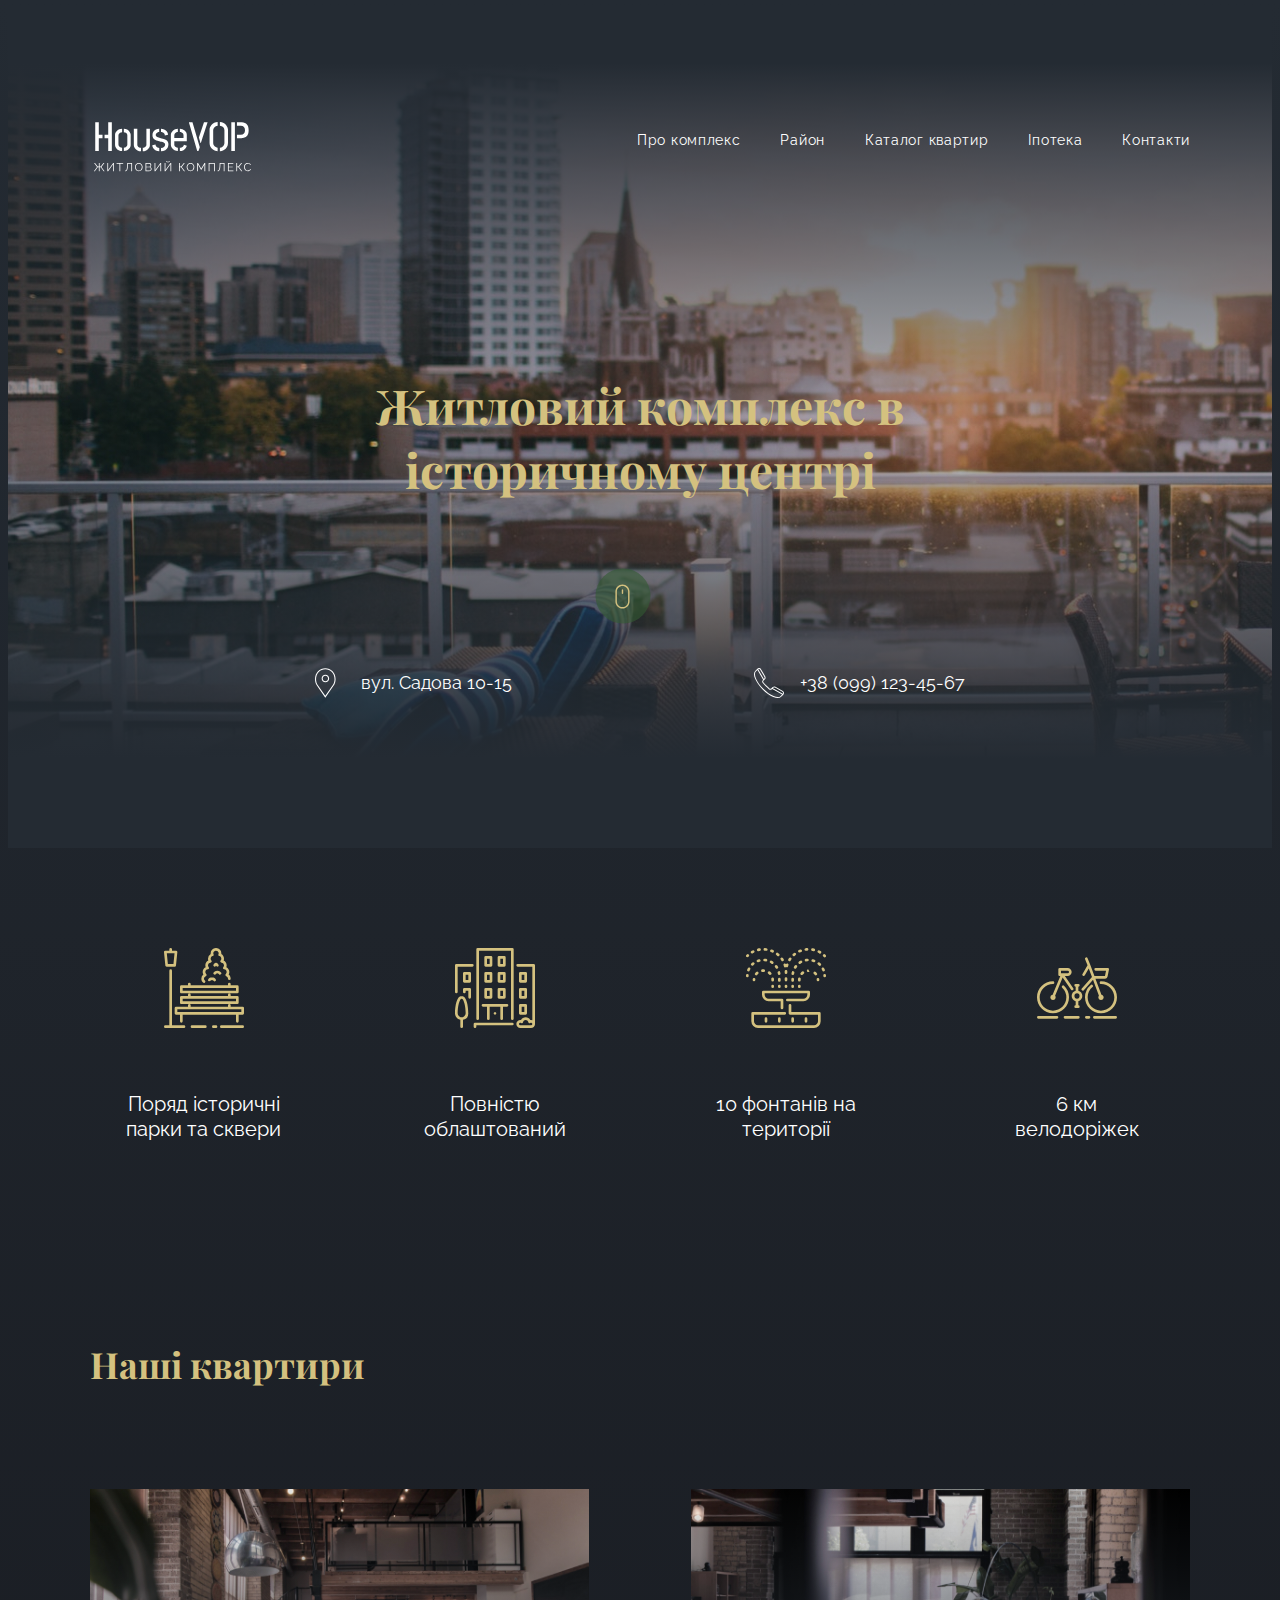
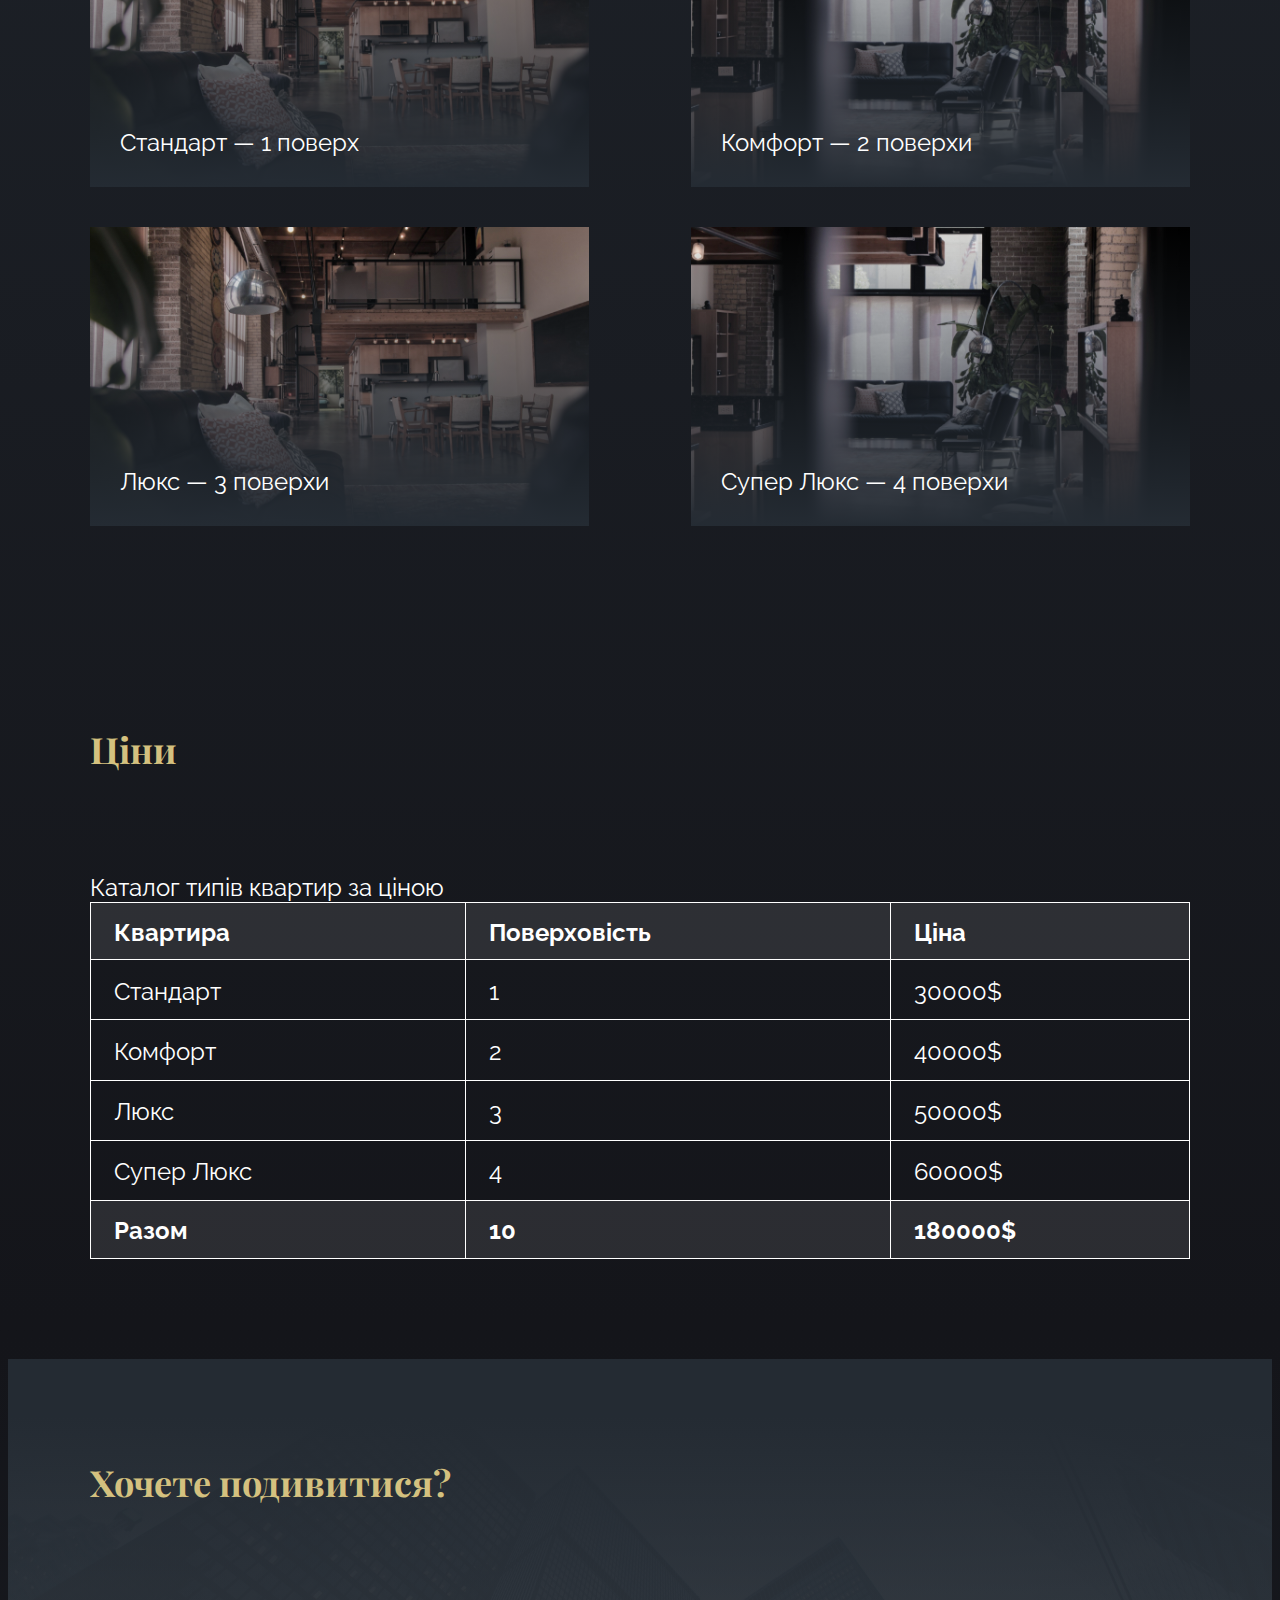
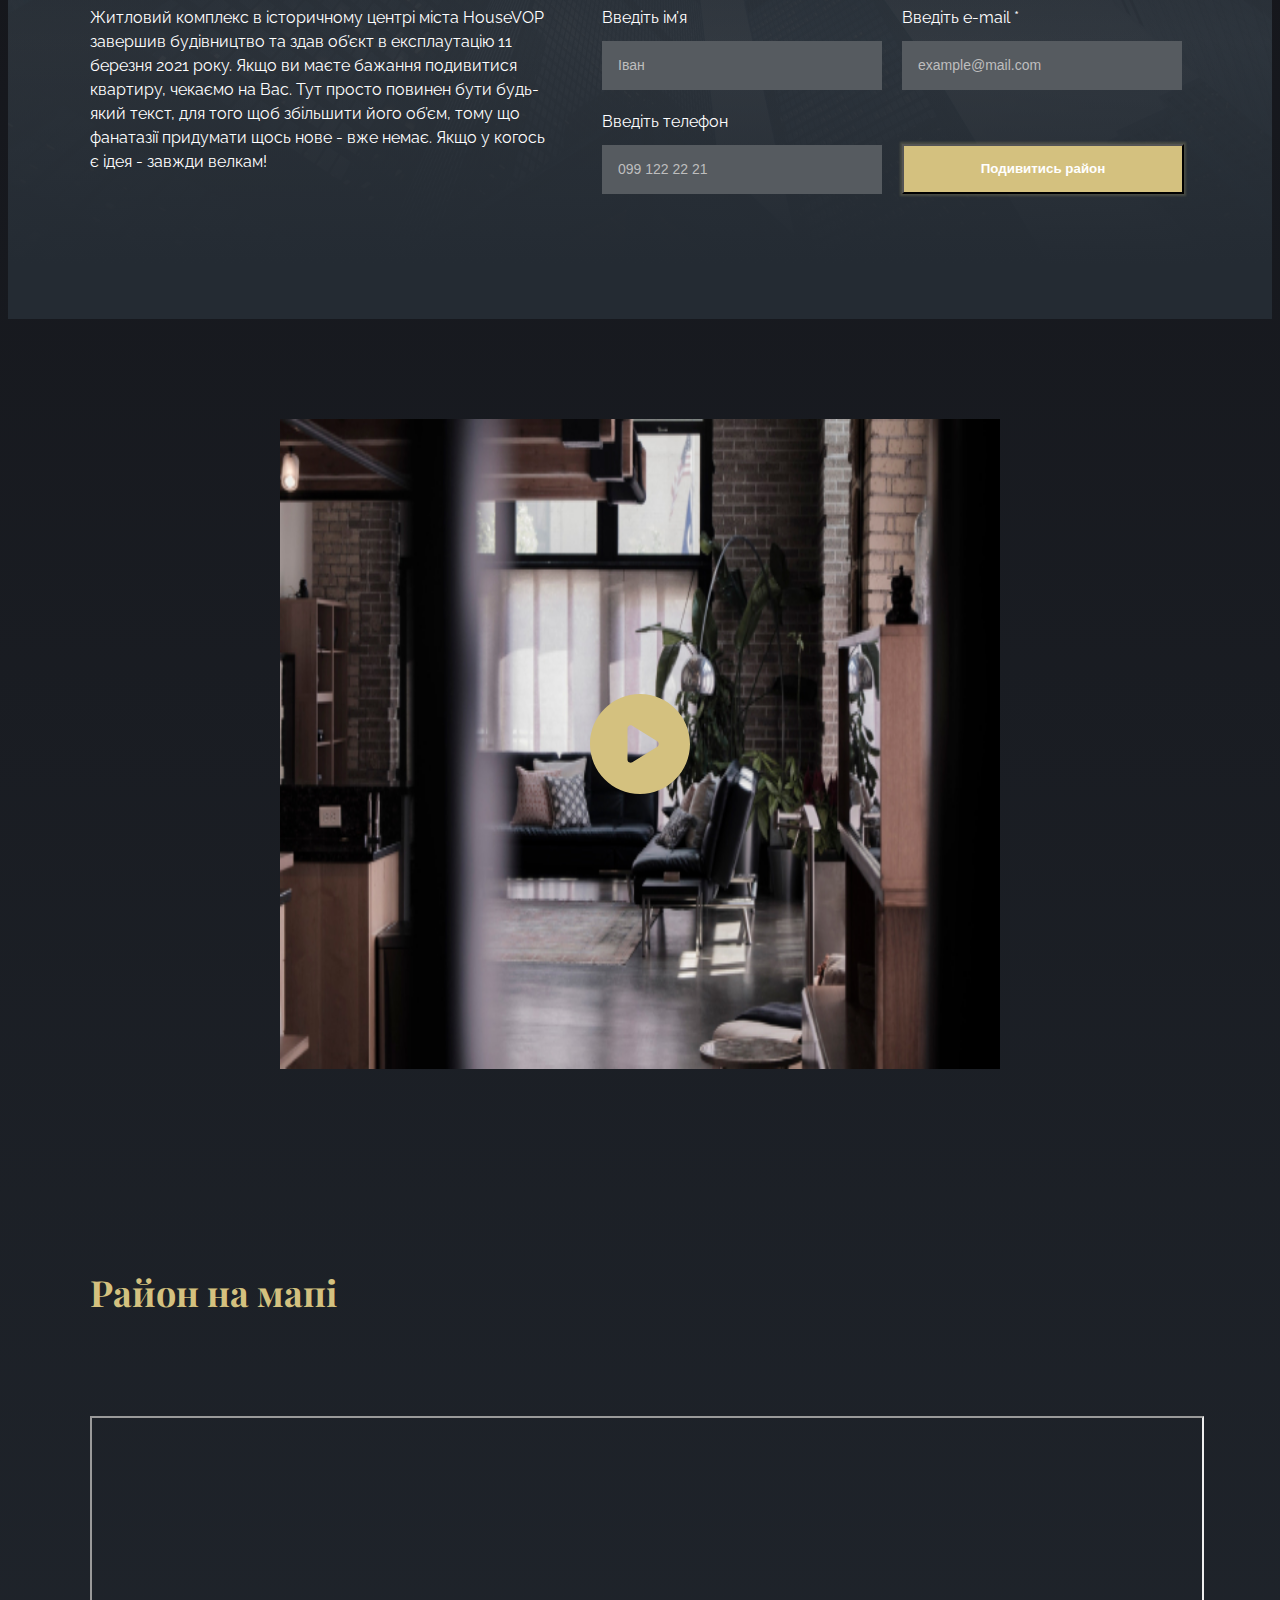
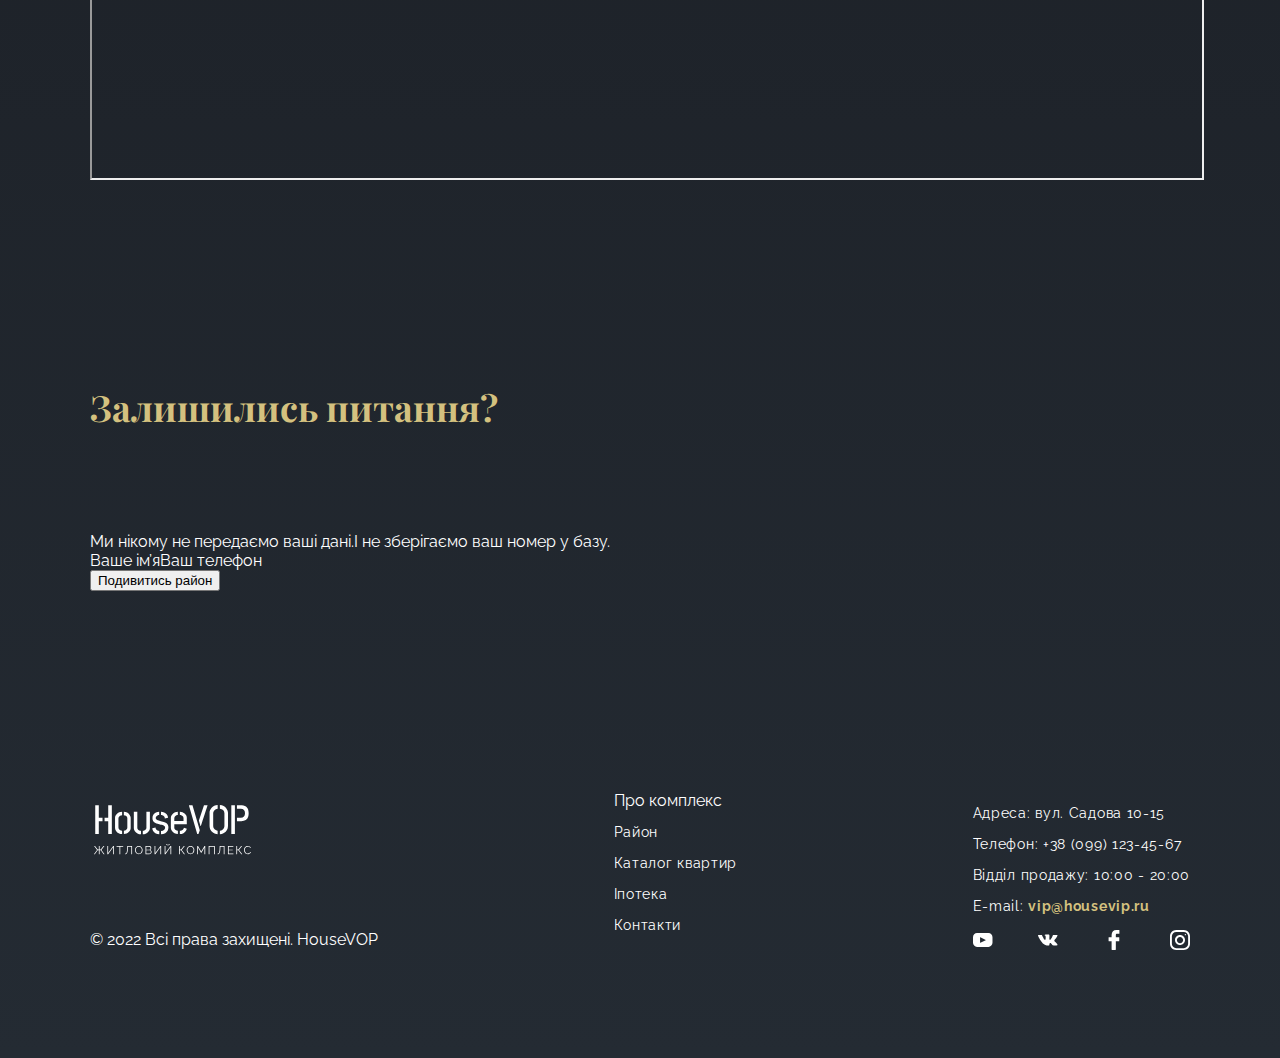
==== commit bdf65000: "add forms" ====
--- a/index.html
+++ b/index.html
@@ -173,20 +173,18 @@
             придумати щось
             нове - вже немає. Якщо у когось є ідея - завжди велкам!
           </p>
-          <div class="forms">
-            <form>
-              <div role="group">
-                <label for="username">Введіть ім’я *</label>
-                <input type="text" name="username" id="username" autofocus placeholder="Іван" />
-                <label for="email">Введіть e-mail *</label>
-                <input type="email" name="email" id="email" placeholder="example@mail.com" />
-                <label for="tel">Введіть телефон</label>
-                <input type="tel" name="email" id="tel" placeholder="099 122 22 21" />
-                <button type="submit">Submit</button>
-              </div>
-            </form>
-            <button type="button">Подивитись район</button>
-          </div>
+          <form class="forms">
+            <label class="form__label">Введіть ім’я<input class="form__input" type="text" name="username" autofocus
+                placeholder="Іван" /></label>
+
+            <label class="form__label">Введіть e-mail *<input class="form__input" type="email" name="email"
+                placeholder="example@mail.com" /></label>
+
+            <label class="form__label">Введіть телефон<input class="form__input" type="tel" name="email"
+                placeholder="099 122 22 21" /></label>
+
+            <button class="form__button" type="button">Подивитись район</button>
+          </form>
         </div>
       </div>
     </section>
--- a/css/styles.css
+++ b/css/styles.css
@@ -376,7 +376,7 @@
     #242b33 100%
   );
   opacity: 1;
-  transition: opacity 200ms cubic-bezier(0.25, 0.46, 0.45, 0.94);
+  transition: opacity 2000ms cubic-bezier(0.25, 0.46, 0.45, 0.94);
   width: 100%;
   height: 100%;
 }
@@ -419,6 +419,7 @@
 /* ask-to-action */
 
 .hightowers {
+  min-width: 1100px;
   background: linear-gradient(
       180deg,
       rgba(36, 43, 51, 1) 10.42%,
@@ -429,7 +430,7 @@
     linear-gradient(0deg, rgba(196, 196, 196, 0.6), rgba(196, 196, 196, 0.6)),
     url(../images/Rectangle.jpg);
 
-  background-position: top;
+  background-position: center;
   background-repeat: no-repeat;
   background-size: cover;
 
@@ -443,25 +444,85 @@
 
 .hightowers-section {
   display: flex;
-  justify-content: center;
-  align-items: center;
-  gap: 50px;
+  align-items: baseline;
+  justify-content: space-between;
 }
 
 .novobud-meta {
-  font-size: 16px;
-  line-height: calc(24 / 16);
+  width: 460px;
+  line-height: 1.5;
   text-align: left;
-  width: calc(100% / 2 - 50px);
-}
+font-size: 16px;
+font-weight: 400;
+line-height: 1.5;
+Font size: 16px
+}
+
+/* FORM SECTION */
 
 .forms {
-  width: calc(100% / 2 - 50px);
-
-  display: flex;
-  justify-content: center;
+  width: 588px;
+
+  display: flex;
   flex-wrap: wrap;
-}
+  /* gap: 26px; */
+  /* margin-left: 50px; */
+}
+
+.form__label {
+  display: flex;
+  flex-direction: column;
+  width: 280px;
+  margin-bottom: 20px;
+
+font-size: 16px;
+font-weight: 400;
+line-height: 1.5;
+Font size: 16px
+}
+
+.form__label:nth-child(2n + 1) {
+  margin-right: 20px;
+}
+
+.form__input {
+  padding: 11px 16px;
+  margin-top: 11px;
+  background-color: #565b60;
+  color: var(--secondary-text-color);
+  border: none;
+  outline: none;
+
+  font-size: 14px;
+  line-height: calc(27 / 14);
+}
+
+/* .form__label > span {
+  display: inline-block;
+  color: rgba(229, 45, 45, 1);
+}
+ */
+
+ .form__input::placeholder {
+  color: rgba(190, 190, 190, 1);
+ }
+ 
+.form__button {
+align-self: flex-start;
+
+  width: 282px;
+  height: 50px;
+  padding: 11px 23px;
+  margin-top: 34px;
+
+  background-color: var(--main-text-color);
+  color: var(--secondary-text-color);
+  line-height: calc(27 / 16);
+  font-weight: 700;
+  box-shadow: 0px 0px 2px 2px #d4c17f33;
+}
+
+/* VIDEO SECTION */
 
 .video-master {
   position: relative;
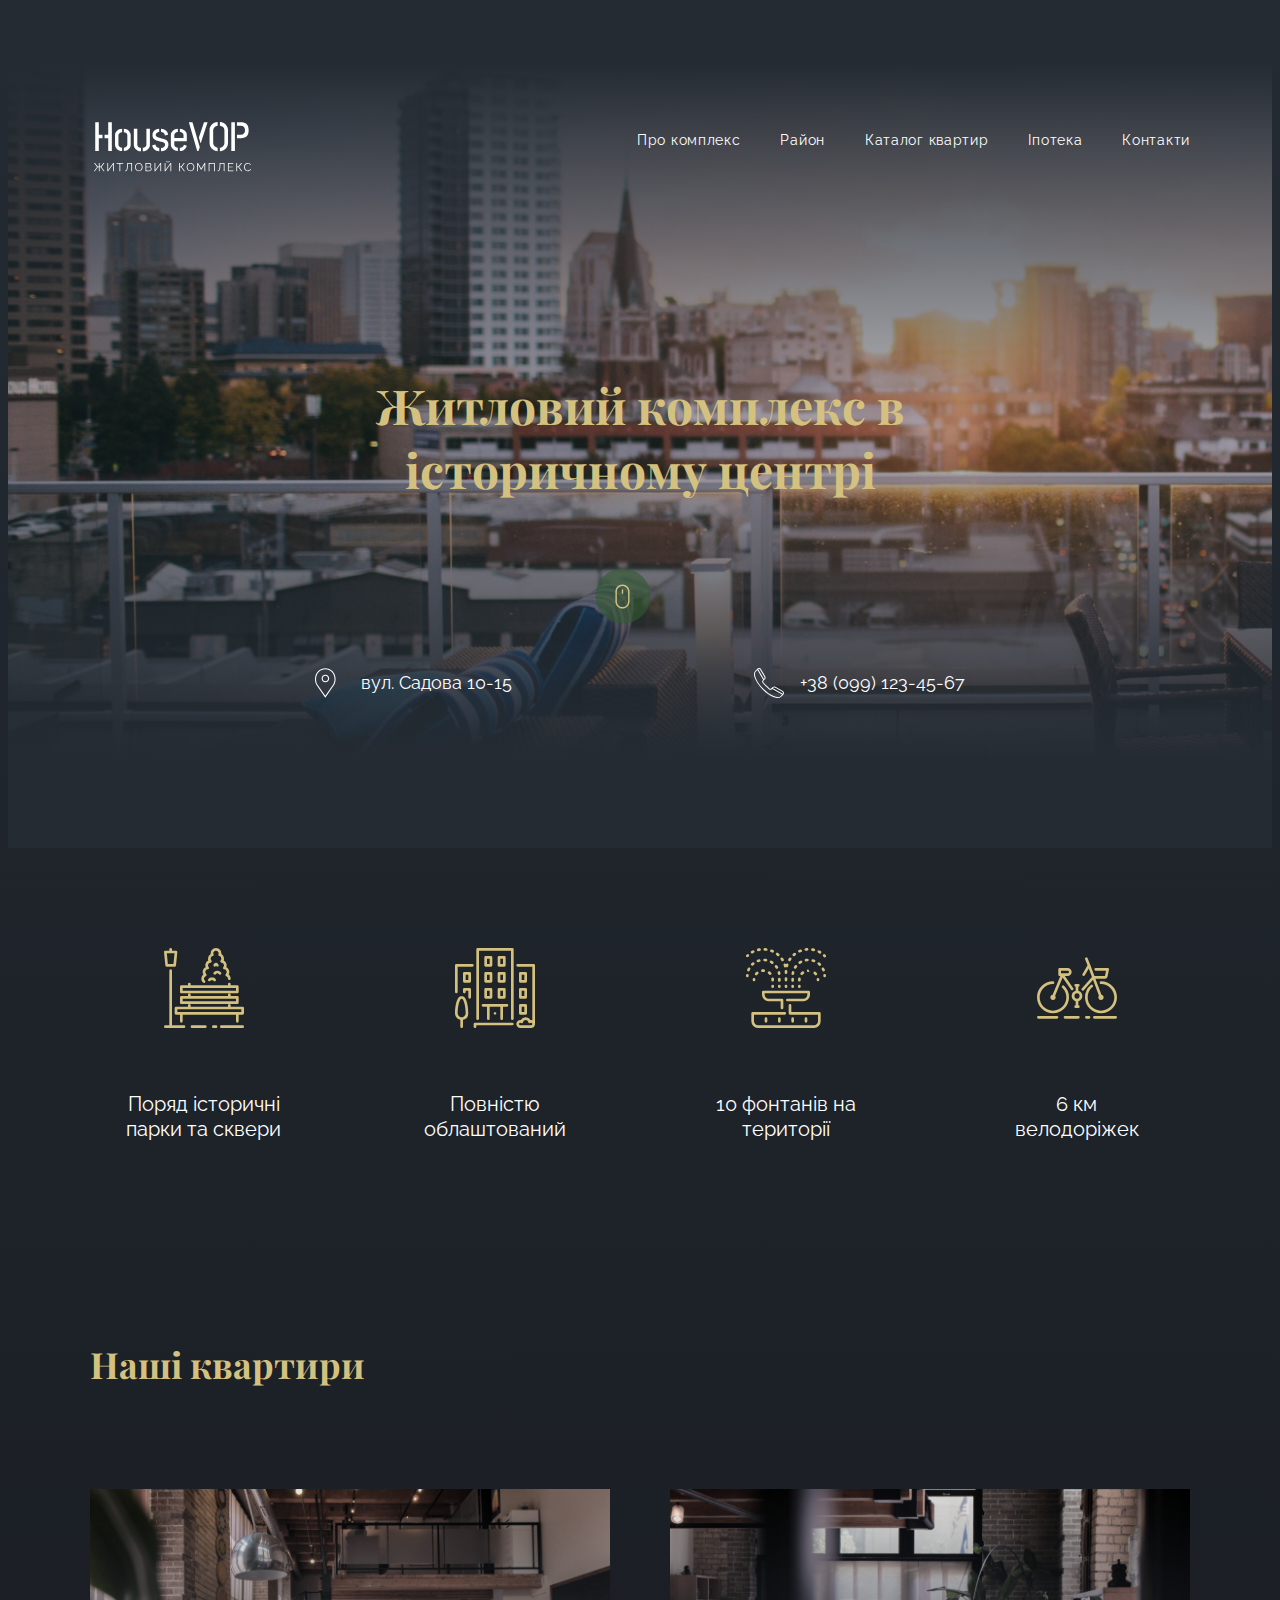
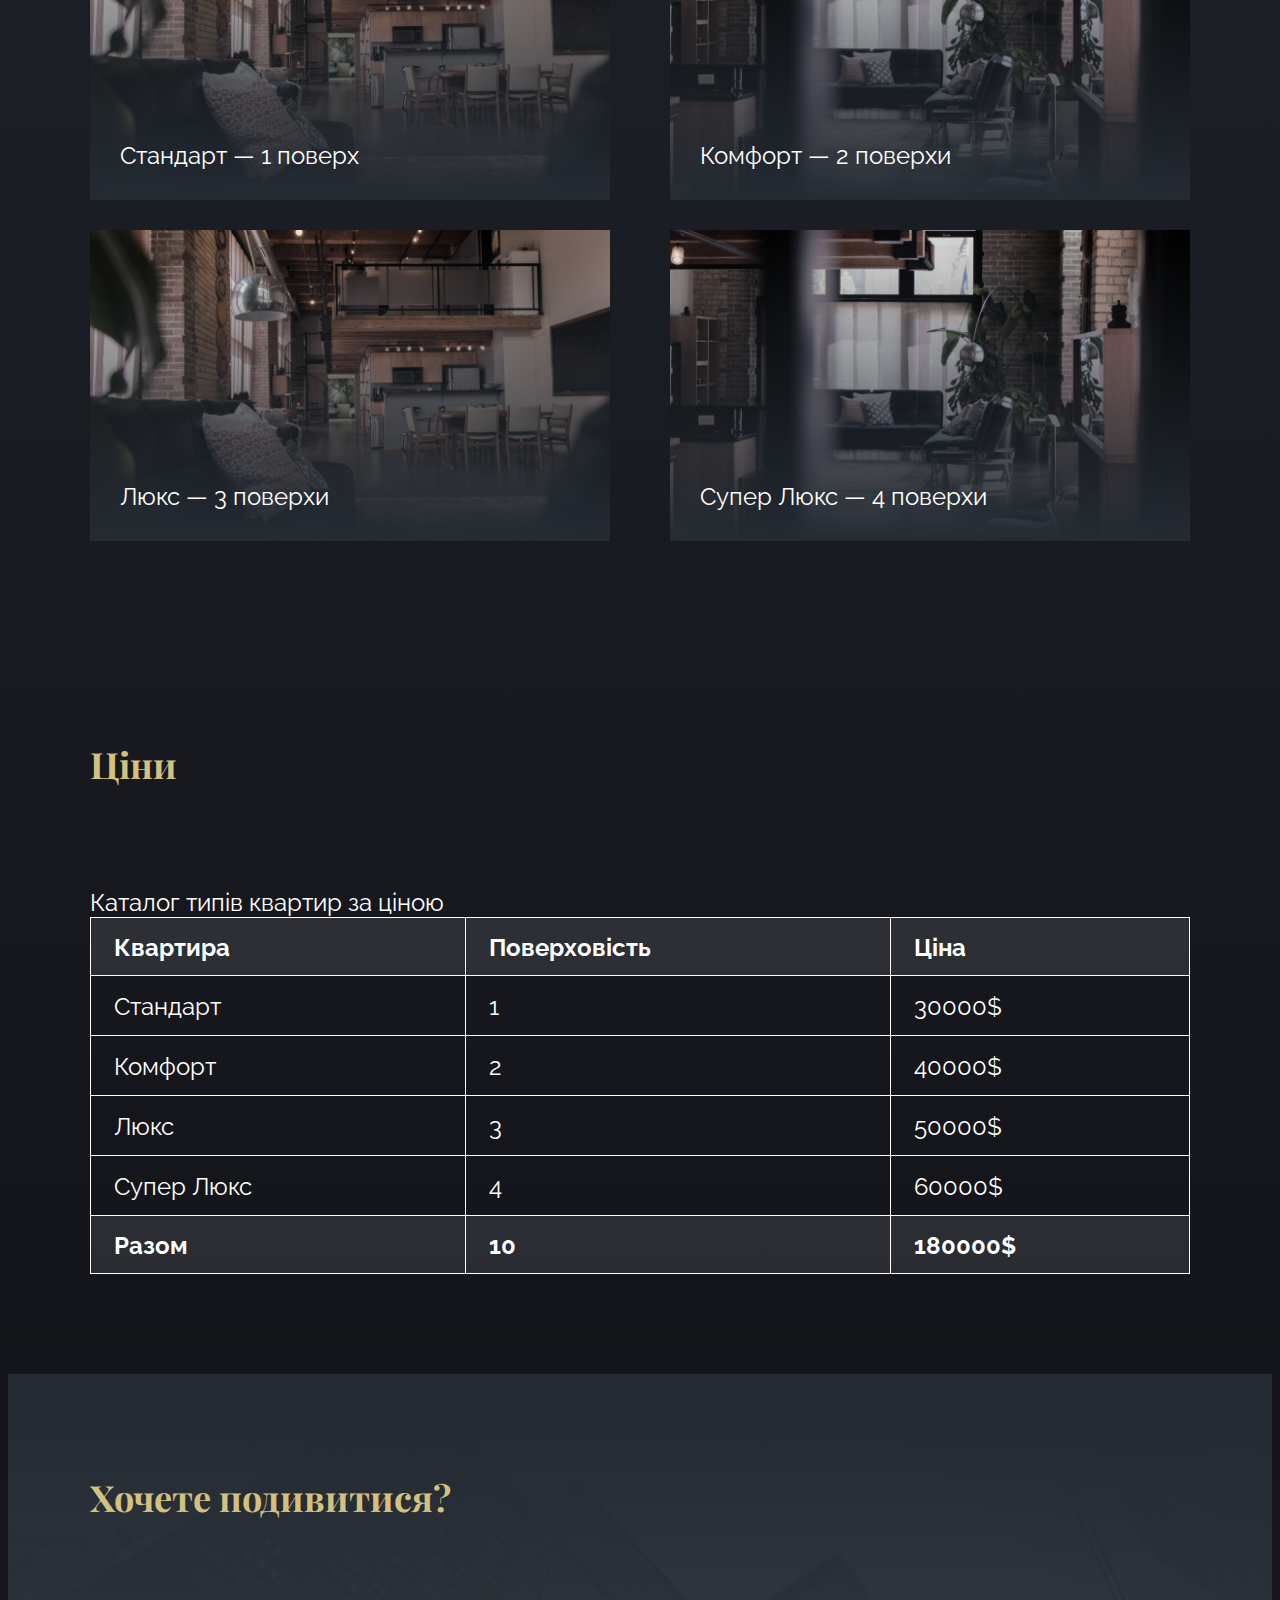
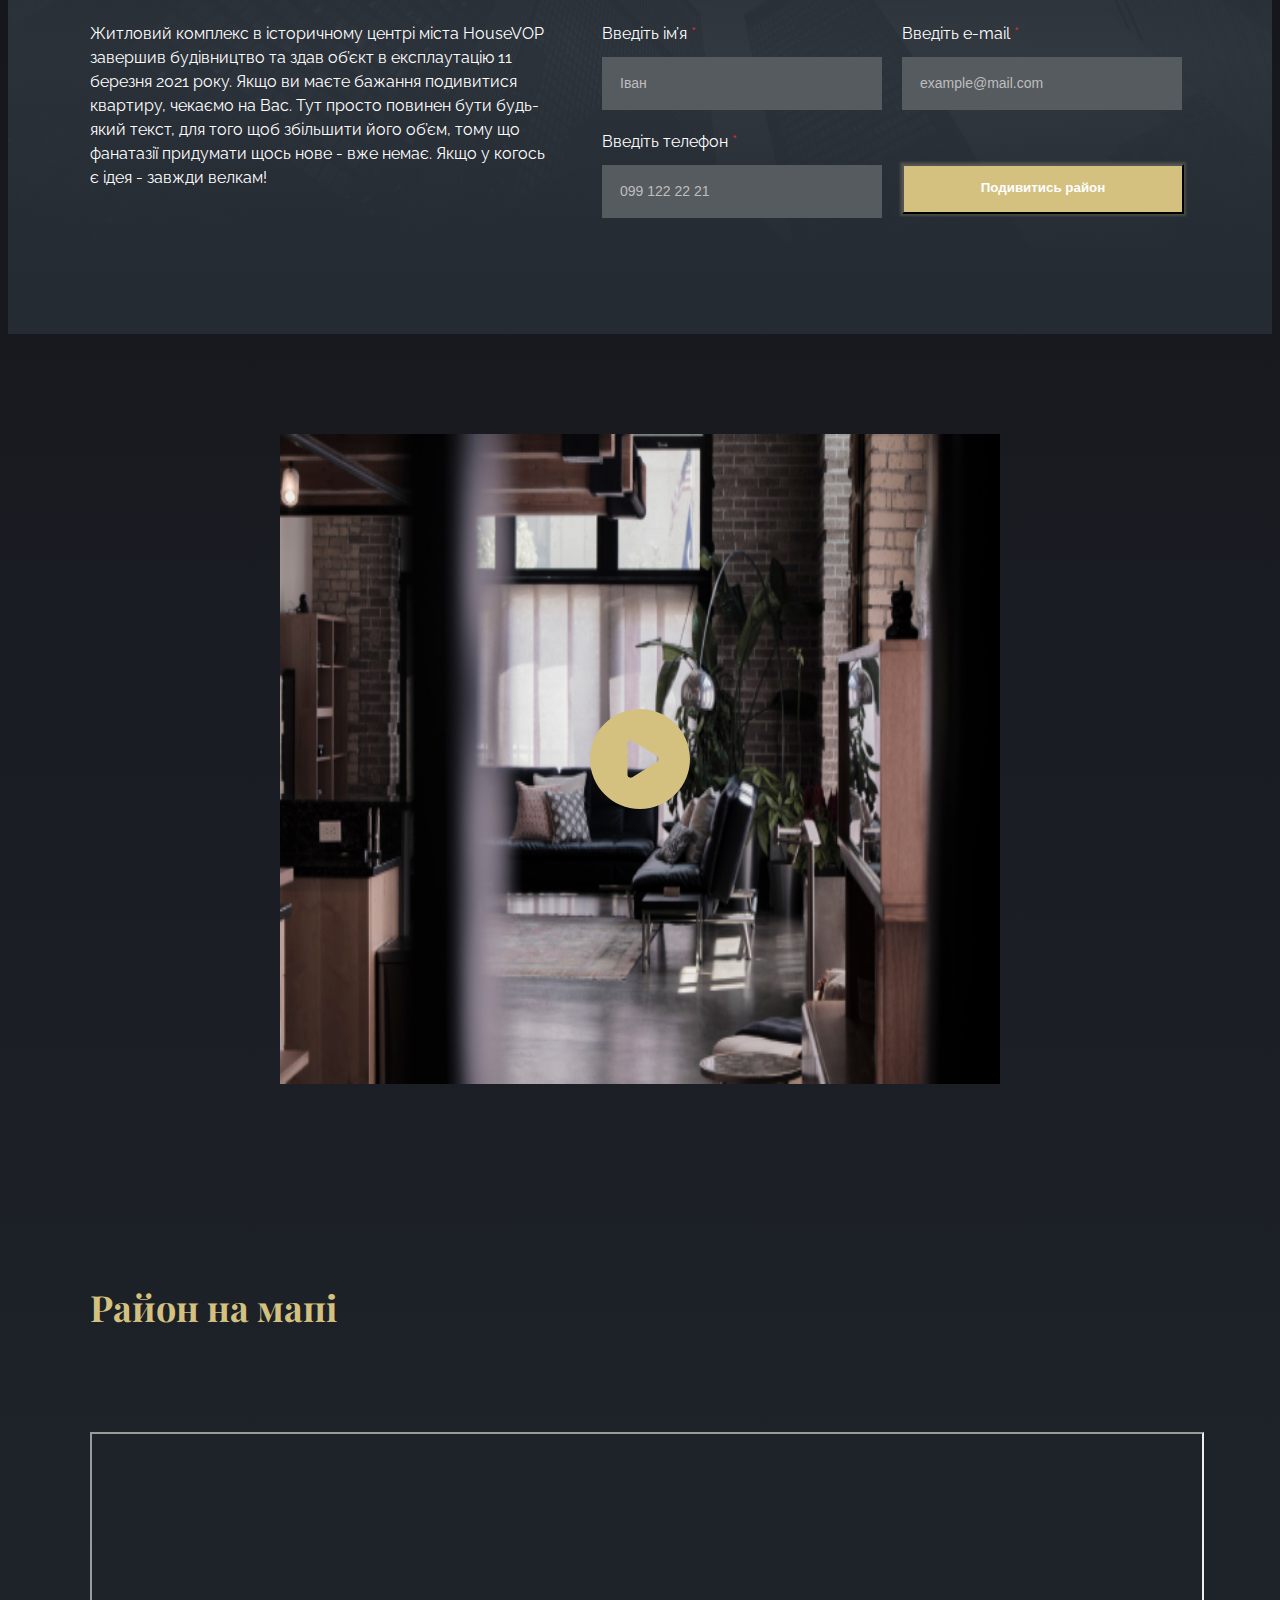
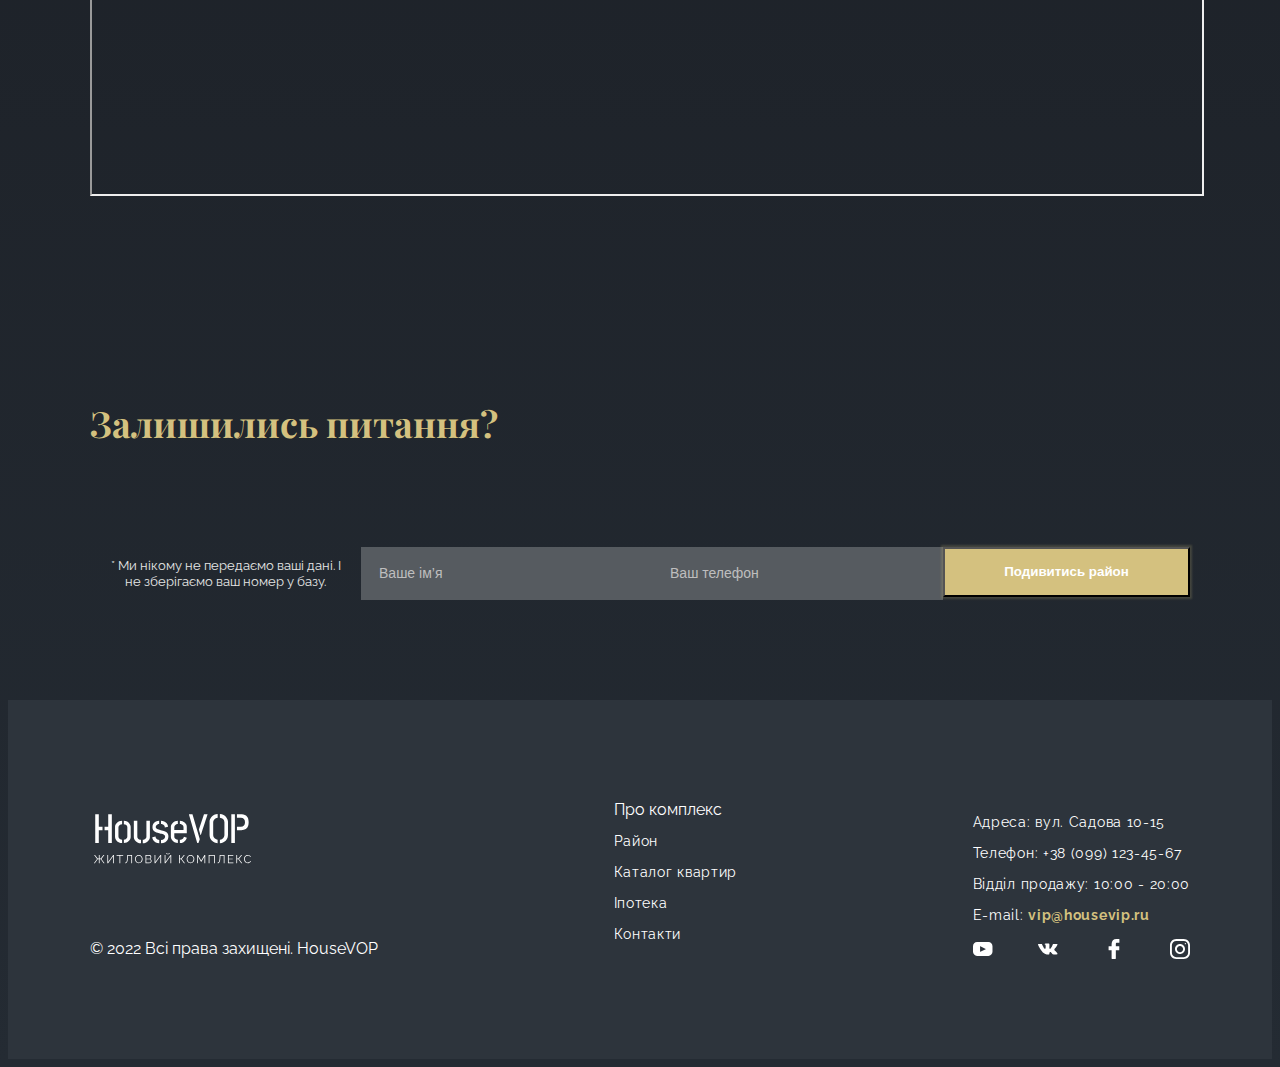
==== commit 95f03339: "add animation, modal window" ====
--- a/index.html
+++ b/index.html
@@ -96,20 +96,59 @@
         <h2 class="section-title">Наші квартири</h2>
         <ul class="flat-catalog list">
           <li class="flat-catalog-item">
-            <img src="./images/apartaments-foto-001.jpg" width="499" alt="Стандарт — 1 поверх" />
-            <p class="flat-catalog-item-label">Стандарт — 1 поверх</p>
+            <div class="product-thumb">
+
+              <img src="./images/apartaments-foto-001.jpg" width="520" alt="Стандарт — 1 поверх" />
+              <p class="flat-catalog-item-label">Стандарт — 1 поверх</p>
+              <p class="overlay">
+                Номери категорії Стандарт ідеально підходять для одномісного розміщення.
+                Середня площа номера від 17м² до 19,5м²
+                з одним великим ліжком (180x200см).
+                Вікна номерів виходять у двір і місто. Максимальне розміщення гостей в номері - 3.
+              </p>
+            </div>
           </li>
           <li class="flat-catalog-item">
-            <img src="./images/apartaments-foto-002.jpg" width="499" alt="Комфорт — 2 поверхи" />
-            <p class="flat-catalog-item-label">Комфорт — 2 поверхи</p>
+            <div class="product-thumb">
+
+              <img src="./images/apartaments-foto-002.jpg" width="520" alt="Комфорт — 2 поверхи" />
+              <p class="flat-catalog-item-label">Комфорт — 2 поверхи</p>
+              <p class="overlay">
+                Номери категорії Стандарт ідеально підходять для одномісного розміщення.
+                Середня площа номера від 17м² до 19,5м²
+                з одним великим ліжком (180x200см).
+                Вікна номерів виходять у двір і місто. Максимальне розміщення гостей в номері - 3.
+              </p>
+            </div>
+
           </li>
           <li class="flat-catalog-item">
-            <img src="./images/apartaments-foto-003.jpg" width="499" alt="Люкс — 3 поверхи" />
-            <p class="flat-catalog-item-label">Люкс — 3 поверхи</p>
+            <div class="product-thumb">
+
+              <img src="./images/apartaments-foto-003.jpg" width="520" alt="Люкс — 3 поверхи" />
+              <p class="flat-catalog-item-label">Люкс — 3 поверхи</p>
+              <p class="overlay">
+                Номери категорії Стандарт ідеально підходять для одномісного розміщення.
+                Середня площа номера від 17м² до 19,5м²
+                з одним великим ліжком (180x200см).
+                Вікна номерів виходять у двір і місто. Максимальне розміщення гостей в номері - 3.
+              </p>
+            </div>
+
           </li>
           <li class="flat-catalog-item">
-            <img src="./images/apartaments-foto-004.jpg" width="499" alt="Супер Люкс — 4 поверхи" />
-            <p class="flat-catalog-item-label">Супер Люкс — 4 поверхи</p>
+            <div class="product-thumb">
+
+              <img src="./images/apartaments-foto-004.jpg" width="520" alt="Супер Люкс — 4 поверхи" />
+              <p class="flat-catalog-item-label">Супер Люкс — 4 поверхи</p>
+              <p class="overlay">
+                Номери категорії Стандарт ідеально підходять для одномісного розміщення.
+                Середня площа номера від 17м² до 19,5м²
+                з одним великим ліжком (180x200см).
+                Вікна номерів виходять у двір і місто. Максимальне розміщення гостей в номері - 3.
+              </p>
+            </div>
+
           </li>
         </ul>
       </div>
@@ -173,18 +212,126 @@
             придумати щось
             нове - вже немає. Якщо у когось є ідея - завжди велкам!
           </p>
-          <form class="forms">
-            <label class="form__label">Введіть ім’я<input class="form__input" type="text" name="username" autofocus
-                placeholder="Іван" /></label>
-
-            <label class="form__label">Введіть e-mail *<input class="form__input" type="email" name="email"
-                placeholder="example@mail.com" /></label>
-
-            <label class="form__label">Введіть телефон<input class="form__input" type="tel" name="email"
-                placeholder="099 122 22 21" /></label>
-
-            <button class="form__button" type="button">Подивитись район</button>
+          <form class="forms" autocomplete="off">
+            <label class="form__label">
+              <div class="form__title"><span>Введіть ім’я </span><span class="form-title__accent">*</span></div><input
+                class="form__input" type="text" name="username" autofocus placeholder="Іван" />
+            </label>
+
+            <label class="form__label">
+              <div class="form__title"><span></span>Введіть e-mail </span><span class="form-title__accent">*</span>
+              </div>
+              <input class="form__input" type="email" name="email" placeholder="example@mail.com" />
+            </label>
+
+            <label class="form__label">
+              <div class="form__title"><span></span>Введіть телефон </span><span class="form-title__accent">*</span>
+              </div><input class="form__input" type="tel" name="email" placeholder="099 122 22 21" />
+            </label>
+
+            <button class="form__button" type="button" data-modal-open>Подивитись район</button>
           </form>
+
+          <!-- МОДАЛЬНЕ ВІКНО 1 -->
+          <div class="backdrop is-hidden" data-modal>
+            <div class="modal">
+              <button type="button" class="close-button" data-modal-close>
+                <svg class="close-icon" width="11" height="11">
+                  <use href="./images/icons.svg#icon-close"></use>
+                </svg>
+              </button>
+
+              <form role="group" class="modal-form" autocomplete="off">
+                <h2 class="modal-title">Хочете подивитися?</p>
+                  <fieldset class="modal-basic">
+                    <span class="modal-description">Контактна інформація</span>
+
+                    <label class="modal-form__label">
+                      <div class="modal-form__title"><span>Введіть ім’я </span><span
+                          class="modal-form-title__accent">*</span></div><input class="modal-form__input" type="text"
+                        name="username" autofocus placeholder="Іван" />
+                    </label>
+
+                    <label class="modal-form__label">
+                      <div class="modal-form__title"><span></span>Введіть e-mail </span><span
+                          class="modal-form-title__accent">*</span>
+                      </div>
+                      <input class="modal-form__input" type="email" name="email" placeholder="example@mail.com" />
+                    </label>
+
+                    <label class="modal-form__label">
+                      <div class="modal-form__title"><span></span>Введіть телефон </span><span
+                          class="modal-form-title__accent">*</span>
+                      </div><input class="modal-form__input" type="emeil" name="email" placeholder="099 122 22 21" />
+                    </label>
+                    <label class="modal-form__label">
+                      <div class="modal-form__title"><span></span>Введіть пароль</span><span
+                          class="modal-form-title__accent">*</span>
+                      </div><input class="modal-form__input" type="password" name="password" placeholder="*****" />
+                    </label>
+                  </fieldset>
+
+                  <fieldset class="modal-client-content">
+
+                    <span class="modal-description">Контактна інформація</span>
+
+                    <label class="modal-form__label">
+                      <div class="modal-form__title"><span>Введіть ім’я </span><span
+                          class="modal-form-title__accent">*</span></div><input class="modal-form__input" type="text"
+                        name="username" autofocus placeholder="Іван" />
+                    </label>
+
+                    <label class="modal-form__label">
+                      <div class="modal-form__title"><span></span>Введіть e-mail </span><span
+                          class="modal-form-title__accent">*</span>
+                      </div>
+                      <input class="modal-form__input" type="email" name="email" placeholder="example@mail.com" />
+                    </label>
+
+                    <label class="modal-form__label">
+                      <div class="modal-form__title"><span></span>Введіть телефон </span><span
+                          class="modal-form-title__accent">*</span>
+                      </div><input class="modal-form__input" type="emeil" name="email" placeholder="099 122 22 21" />
+                    </label>
+                    <label class="modal-form__label">
+                      <div class="modal-form__title"><span></span>Введіть пароль</span><span
+                          class="modal-form-title__accent">*</span>
+                      </div><input class="modal-form__input" type="password" name="password" placeholder="*****" />
+                    </label>
+
+                  </fieldset>
+
+
+                  <fieldset class="modal-additional">
+                    <div class="modal-form__feedback">
+                      <label class="modal-form__label">
+                        Введіть коментар
+
+                        <textarea class="modal-textarea__input" name="feedback" rows="5"
+                          placeholder="Моє побажання..."></textarea></label>
+                    </div>
+
+                    <label class="modal-label__agree" for="modal-label-agree">Соглашаюсь с
+                      рассылкой и принимаю <a class="modal-link link" href="#">Условия договора</a>
+                      <input type="checkbox" class="checkbox visually-hidden" name="modal-agree" id="modal-label-agree"
+                        required>
+                      <svg class="unchecked-icon" width="16" height="15">
+                        <use href="./images/icons.svg#icon-unchecked"></use>
+                      </svg>
+                      <svg class="checked-icon" width="16" height="15">
+                        <use href="./images/icons.svg#icon-checked"></use>
+                      </svg>
+                    </label>
+                  </fieldset>
+                  <button class="modal-form__button" type="button" data-modal-open>Подивитись район</button>
+                  <p class="modal-form__promo">* Ми нікому не передаємо ваші дані. І не зберігаємо ваш номер у базу.</p>
+
+
+              </form>
+            </div>
+          </div>
+
+
         </div>
       </div>
     </section>
@@ -216,21 +363,27 @@
     <section>
       <div class="container">
         <h2 class="section-title">Залишились питання?</h2>
-        <p>Ми нікому не передаємо ваші дані.І не зберігаємо ваш номер у базу.</p>
-        <ul class="questions-section list">
-          <li>
-            <form label="Ваше" action="" text="iii">Ваше ім’я</form>
-          </li>
-          <li>
-            <form action="">Ваш телефон</form>
-          </li>
-        </ul>
-        <button type="button">Подивитись район</button>
+        <form class="ask-form" autocomplete="off">
+          <p class="ask-form__meta">* Ми нікому не передаємо ваші дані. І не зберігаємо ваш номер у базу.</p>
+
+          <label class="ask-form__label">
+            <input class="ask-form__input" type="text" name="username" autofocus placeholder="Ваше ім’я" />
+          </label>
+
+          <label class="ask-form__label">
+            <input class="ask-form__input" type="tel" name="email" placeholder="Ваш телефон" />
+          </label>
+
+          <button class="ask-form__button" type="button">Подивитись район</button>
+        </form>
+
+
+
       </div>
     </section>
   </main>
   <!-- ФУТЕР -->
-  <footer>
+  <footer class="footer">
     <div class="container">
       <div class="footer-section">
         <div class="footer-logo">
@@ -276,6 +429,7 @@
       </div>
     </div>
   </footer>
+  <script src="./js/modal.js"></script>
 </body>
 
 </html>--- a/css/styles.css
+++ b/css/styles.css
@@ -124,13 +124,16 @@
   text-align: center;
 }
 
-.section-title {
+.section-title,
+.modal-title {
   color: var(--main-text-color);
   font-family: Playfair Display, serif;
   font-weight: 700;
   font-size: 36px;
   line-height: 1.33;
-
+}
+
+.section-title {
   margin-bottom: 100px;
 }
 
@@ -345,17 +348,52 @@
   display: flex;
   flex-wrap: wrap;
   justify-content: space-between;
-  gap: 40px;
+  gap: 30px;
 }
 
 .flat-catalog-item {
   position: relative;
-  /* width: calc((100% - 2 * 15px) / 2); */
-}
-
-/* .flat-catalog-item:nth-child(2n + 1) {
-  margin-right: 15px;
-} */
+}
+
+.product-thumb {
+  position: relative;
+  overflow: hidden;
+}
+
+.overlay {
+  position: absolute;
+  top: 0;
+  left: 0;
+  width: 100%;
+  height: 100%;
+  background-color: rgba(36, 43, 51, 1);
+  transition-property: transform, background-color, opacity;
+  transition-duration: 500ms;
+  transition-timing-function: cubic-bezier(0.2, 0, 0.84, 1);
+  padding: 24px 32px;
+
+  color: var(--primary-white-color);
+  font-size: 23px;
+  font-weight: 400;
+  line-height: 1.5;
+  text-align: left;
+
+  opacity: 0;
+  cursor: pointer;
+  z-index: 20;
+}
+
+.flat-catalog-item:hover .overlay,
+.flat-catalog-item:focus .overlay {
+  transform: translatey(0);
+  opacity: 1;
+}
+
+.flat-catalog-item:hover,
+.flat-catalog-item:focus {
+  box-shadow: 1px 4px 6px 0px rgba(0, 0, 0, 0.16),
+    0px 4px 4px 0px rgba(0, 0, 0, 0.06), 0px 1px 1px 0px rgba(0, 0, 0, 0.12);
+}
 
 .flat-catalog-item-label {
   position: absolute;
@@ -363,9 +401,10 @@
   left: 30px;
 
   font-size: 24px;
-}
-
-.flat-catalog-item::before {
+  z-index: 10;
+}
+
+.flat-catalog-item::after {
   position: absolute;
   top: 0;
   right: 0;
@@ -375,14 +414,8 @@
     rgba(36, 43, 51, 0) 0%,
     #242b33 100%
   );
-  opacity: 1;
-  transition: opacity 2000ms cubic-bezier(0.25, 0.46, 0.45, 0.94);
   width: 100%;
   height: 100%;
-}
-
-.flat-catalog-item:hover::before {
-  opacity: 0;
 }
 
 table caption {
@@ -452,21 +485,17 @@
   width: 460px;
   line-height: 1.5;
   text-align: left;
-font-size: 16px;
-font-weight: 400;
-line-height: 1.5;
-Font size: 16px
+  font-size: 16px;
+  font-weight: 400;
+  line-height: 1.5;
 }
 
 /* FORM SECTION */
 
 .forms {
   width: 588px;
-
   display: flex;
   flex-wrap: wrap;
-  /* gap: 26px; */
-  /* margin-left: 50px; */
 }
 
 .form__label {
@@ -474,11 +503,13 @@
   flex-direction: column;
   width: 280px;
   margin-bottom: 20px;
-
-font-size: 16px;
-font-weight: 400;
-line-height: 1.5;
-Font size: 16px
+  font-size: 16px;
+  font-weight: 400;
+  line-height: 1.5;
+}
+
+.form-title__accent {
+  color: rgba(229, 45, 45, 1);
 }
 
 .form__label:nth-child(2n + 1) {
@@ -490,11 +521,12 @@
   margin-top: 11px;
   background-color: #565b60;
   color: var(--secondary-text-color);
-  border: none;
+  border: 2px solid transparent;
   outline: none;
 
   font-size: 14px;
   line-height: calc(27 / 14);
+  transition: border-radius, border 500ms linear;
 }
 
 /* .form__label > span {
@@ -503,12 +535,17 @@
 }
  */
 
- .form__input::placeholder {
+.form__input:not(:placeholder-shown) {
+  border: 2px solid #a7903e;
+  border-radius: 8px;
+}
+
+.form__input::placeholder {
   color: rgba(190, 190, 190, 1);
- }
- 
+}
+
 .form__button {
-align-self: flex-start;
+  align-self: flex-start;
 
   width: 282px;
   height: 50px;
@@ -520,6 +557,178 @@
   line-height: calc(27 / 16);
   font-weight: 700;
   box-shadow: 0px 0px 2px 2px #d4c17f33;
+  transition-property: background-color, box-shadow;
+  transition-duration: 2000ms;
+  transition-timing-function: cubic-bezier(0.175, 0.885, 0.32, 1.275);
+}
+
+.form__button:hover {
+  background-color: #a7903e;
+  box-shadow: 2px 2px 0px 0px #d4c17f33;
+}
+
+/* МОДАЛЬНЕ ВІКНО */
+
+.backdrop {
+  position: fixed;
+  top: 0;
+  left: 0;
+  z-index: 40;
+
+  width: 100%;
+  height: 100%;
+  background-color: rgba(36, 43, 51, 0.6);
+  opacity: 1;
+  transition: opacity;
+  transition-duration: 250ms;
+  transition-timing-function: cubic-bezier(0.4, 0, 0.2, 1);
+}
+
+.backdrop.is-hidden {
+  opacity: 0;
+  pointer-events: none;
+}
+
+.backdrop.is-hidden .modal {
+  transform: translate(-50%, -50%) scale(0.8, 0.8);
+}
+
+.modal {
+  padding: 40px 50px;
+  position: absolute;
+  top: 50%;
+  left: 50%;
+  transform: translate(-50%, -50%) scale(1, 1);
+  transition: transform 500ms ease-in-out;
+
+  width: 540px;
+  min-height: 1460px;
+  overflow: hidden;
+  background-color: rgba(36, 43, 51, 1);
+  border-radius: 4px;
+  box-shadow: 0px 0px 6px 6px rgba(255, 255, 255, 0.25);
+}
+
+.close-button {
+  width: 30px;
+  height: 30px;
+  position: absolute;
+  top: 8px;
+  right: 8px;
+  padding: 10px 10px;
+  border-radius: 50%;
+
+  background-color: inherit;
+
+  cursor: pointer;
+}
+
+.close-icon {
+  fill: currentColor;
+
+  position: absolute;
+  top: 50%;
+  left: 50%;
+  transform: translate(-50%, -50%);
+}
+
+.modal-basic,
+.modal-client-content,
+.modal-additional {
+  border: none;
+  margin: 0;
+}
+
+.modal-form {
+  width: 100%;
+}
+
+.modal-title {
+  margin-bottom: 33px;
+}
+
+.modal-description {
+  display: inline-block;
+  margin-bottom: 16px;
+  font-weight: 700;
+  font-size: 16px;
+  line-height: 1.5;
+}
+
+.modal-form__label,
+.modal-form__feedback,
+.modal-label__agree {
+  color: rgba(231, 231, 231, 1);
+  font-size: 16px;
+  font-weight: 400;
+  line-height: 1.5;
+}
+
+.modal-form__title {
+  margin-bottom: 11px;
+}
+
+.modal-form-title__accent {
+  color: rgba(229, 45, 45, 1);
+}
+
+.modal-form__input,
+.modal-textarea__input {
+  width: 100%;
+  margin-bottom: 26px;
+
+  padding: 11px 20px;
+  background-color: #565b60;
+  color: var(--secondary-text-color);
+  border: 2px solid transparent;
+  outline: none;
+
+  font-size: 14px;
+  line-height: calc(27 / 14);
+  transition: border-radius, border 500ms linear;
+}
+
+.modal-textarea__input {
+  resize: none;
+}
+
+/* .form__label > span {
+  display: inline-block;
+  color: rgba(229, 45, 45, 1);
+}
+ */
+
+.form__input:not(:placeholder-shown) {
+  border: 2px solid #a7903e;
+  border-radius: 8px;
+}
+
+.modal-form__input::placeholder,
+.modal-textarea__input::placeholder {
+  color: rgba(190, 190, 190, 1);
+}
+
+.modal-form__button {
+  align-self: flex-start;
+
+  width: 100%;
+  height: 50px;
+  padding: 11px 23px;
+  margin-top: 34px;
+
+  background-color: var(--main-text-color);
+  color: var(--secondary-text-color);
+  line-height: calc(27 / 16);
+  font-weight: 700;
+  box-shadow: 0px 0px 2px 2px #d4c17f33;
+  transition-property: background-color, box-shadow;
+  transition-duration: 2000ms;
+  transition-timing-function: cubic-bezier(0.175, 0.885, 0.32, 1.275);
+}
+
+.modal-form__button:hover {
+  background-color: #a7903e;
+  box-shadow: 2px 2px 0px 0px #d4c17f33;
 }
 
 /* VIDEO SECTION */
@@ -550,8 +759,71 @@
   transform: scale(2) rotate(-360deg);
 }
 
-.questions-section {
-  display: flex;
+/* SECTION QUESTIONS */
+.ask-form {
+  display: flex;
+  align-items: center;
+  justify-content: space-between;
+}
+
+.ask-form__meta {
+  padding: 0 13px;
+  width: 255px;
+  text-align: center;
+  font-size: 13px;
+  font-weight: 400;
+  line-height: calc(16 / 13);
+  color: #e7e7e7;
+}
+
+.ask-form__input {
+  width: 255px;
+  padding: 11px 16px;
+  background-color: #565b60;
+  color: var(--secondary-text-color);
+  border: 2px solid transparent;
+  outline: none;
+
+  font-size: 14px;
+  line-height: calc(27 / 14);
+  transition: border-radius, border 500ms linear;
+}
+
+.ask-form__input:not(:placeholder-shown) {
+  border: 2px solid #a7903e;
+  border-radius: 8px;
+}
+
+.ask-form__input::placeholder {
+  color: rgba(190, 190, 190, 1);
+}
+
+.ask-form__button {
+  align-self: flex-start;
+
+  width: 255px;
+  height: 50px;
+  padding: 11px 23px;
+
+  background-color: var(--main-text-color);
+  color: var(--secondary-text-color);
+  line-height: calc(27 / 16);
+  font-weight: 700;
+  box-shadow: 0px 0px 2px 2px #d4c17f33;
+  transition-property: background-color, box-shadow;
+  transition-duration: 2000ms;
+  transition-timing-function: cubic-bezier(0.175, 0.885, 0.32, 1.275);
+}
+
+.ask-form__button:hover {
+  background-color: #a7903e;
+  box-shadow: 2px 2px 0px 0px #d4c17f33;
+}
+
+/* FOOTER */
+
+.footer {
+  background-color: rgba(45, 52, 60, 1);
 }
 
 .footer-section,
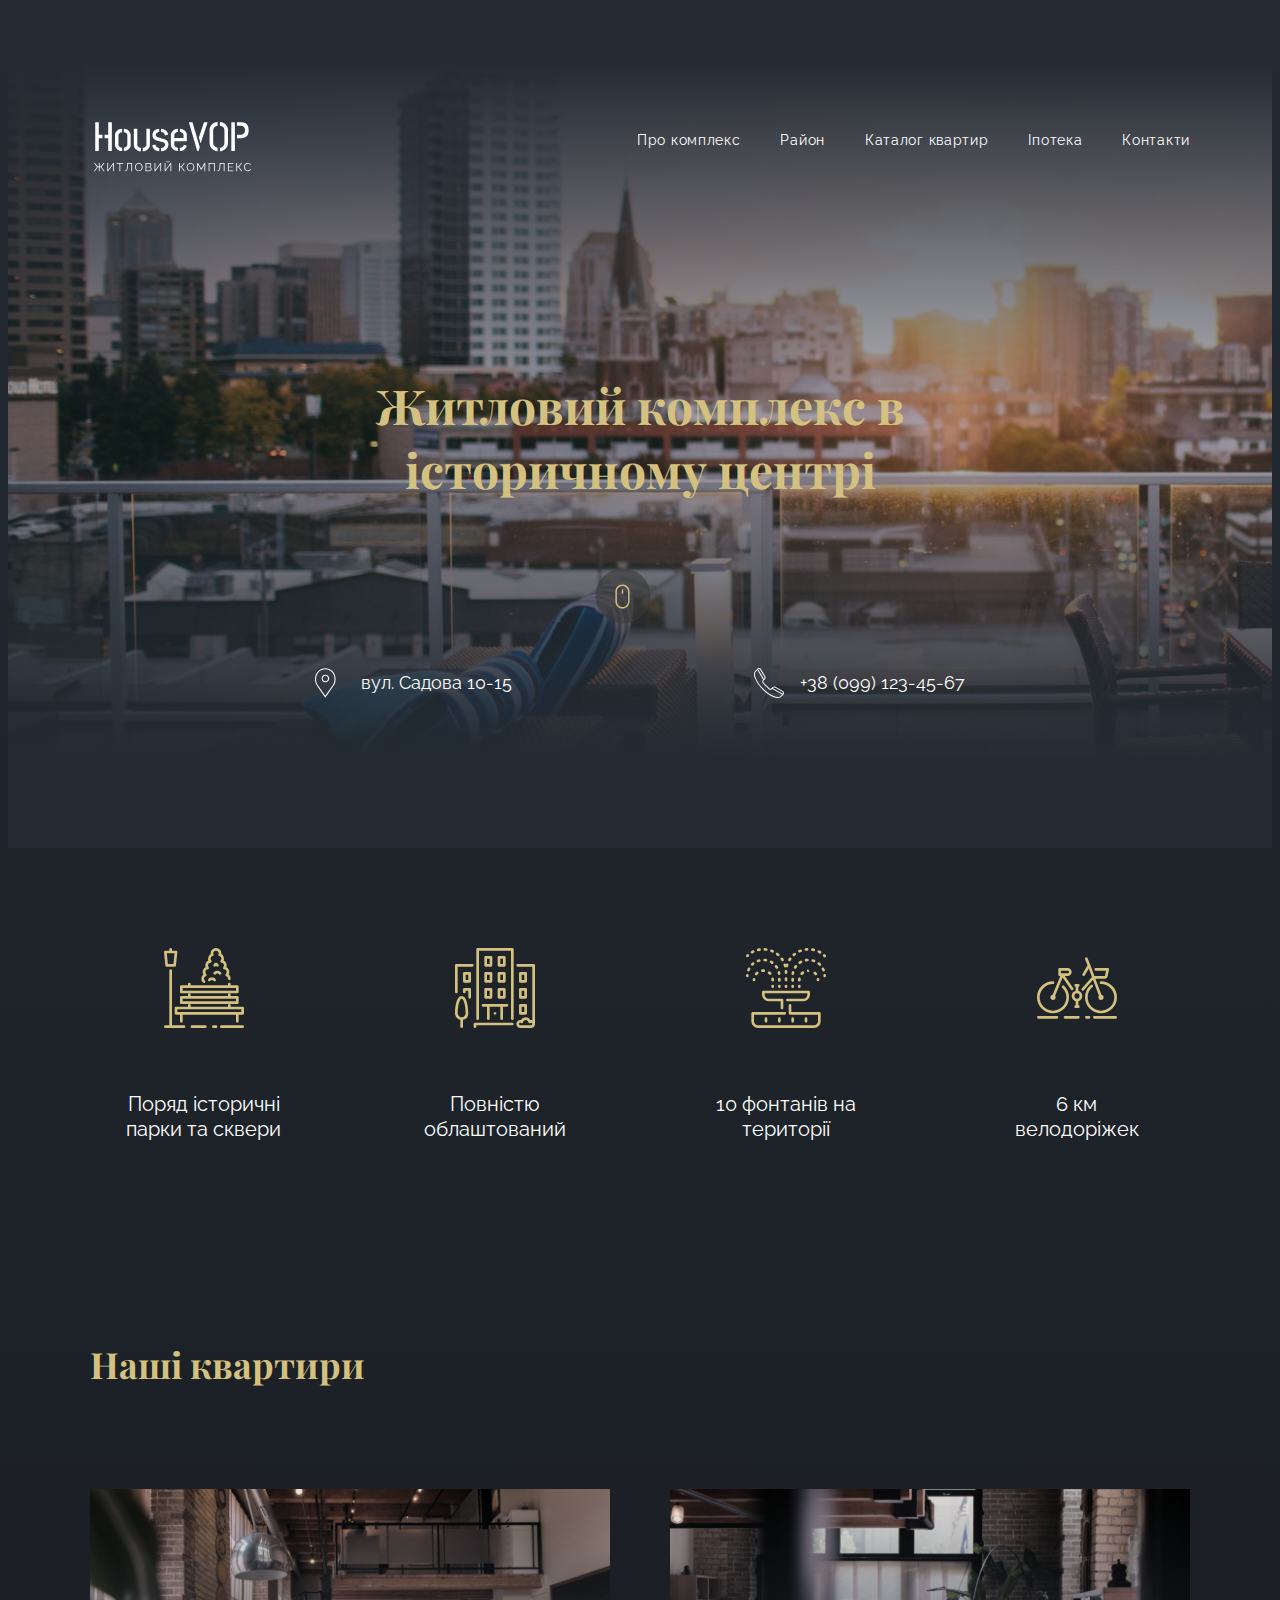
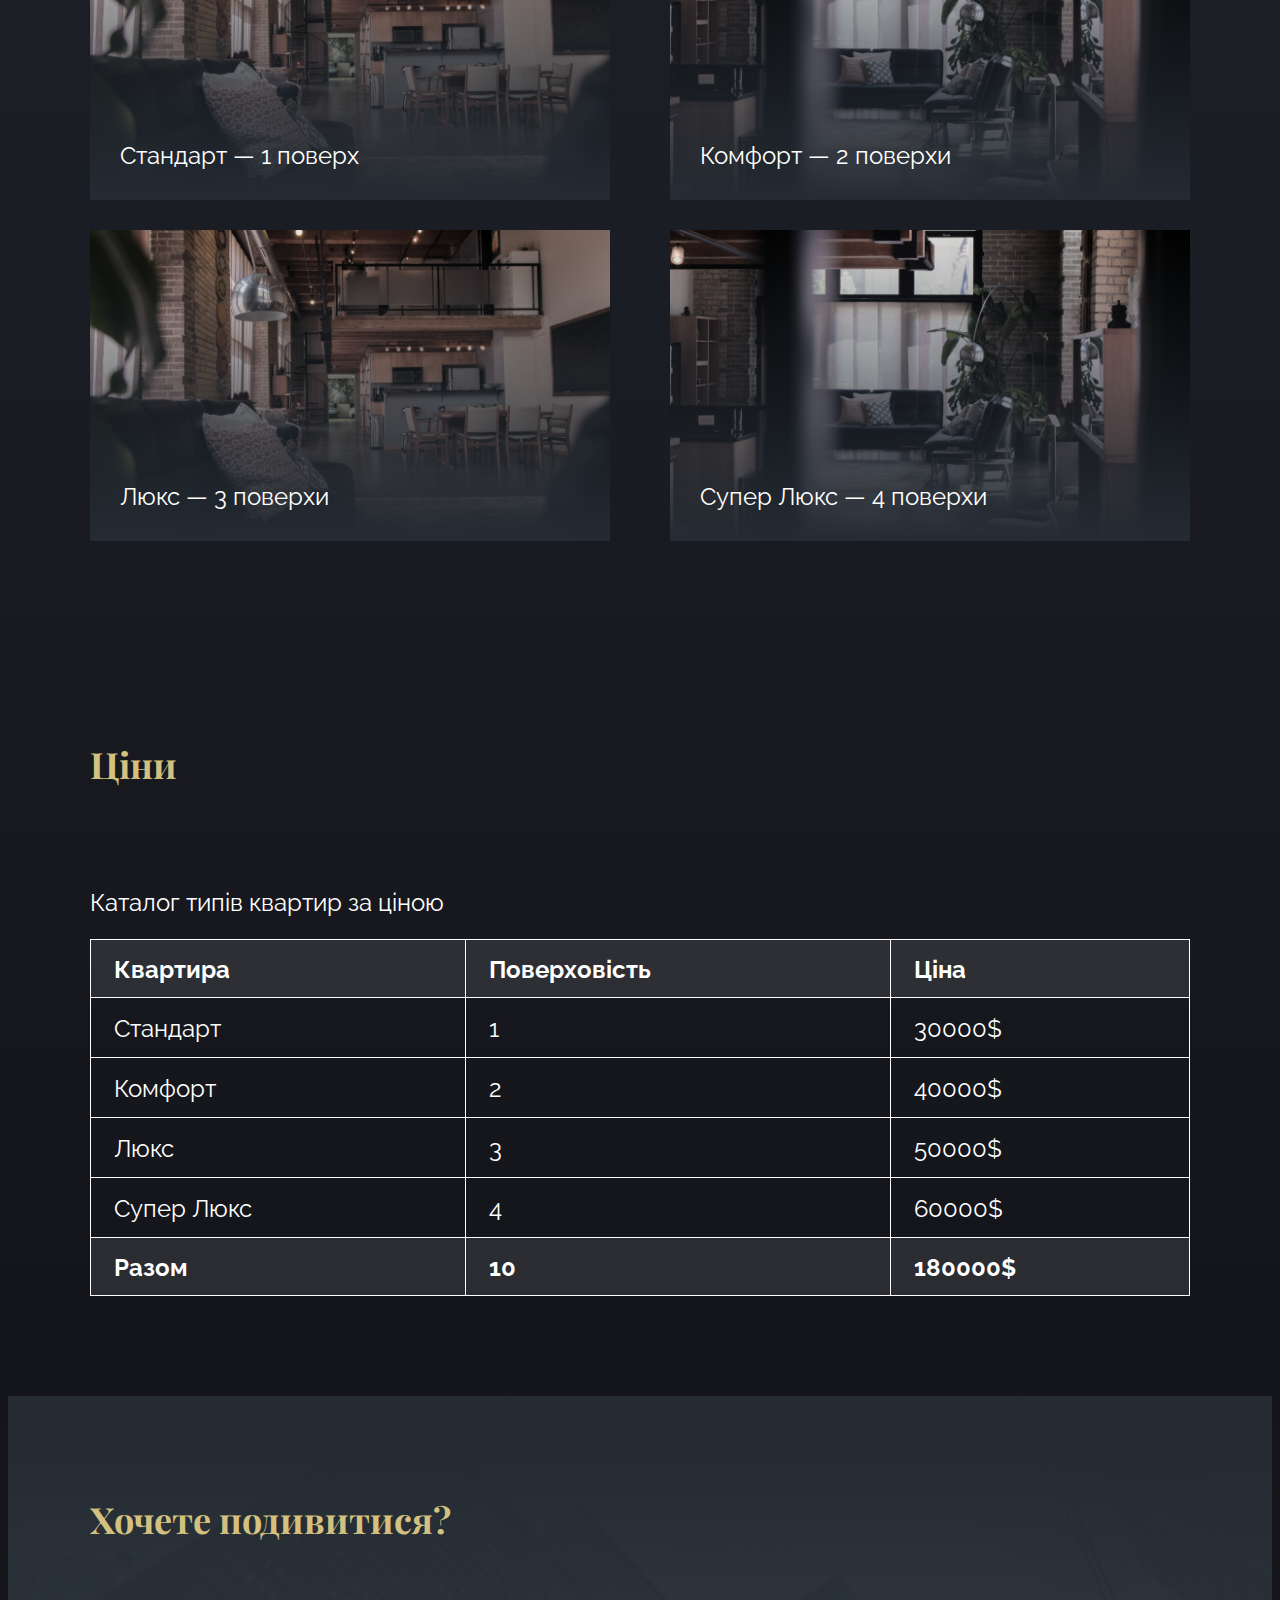
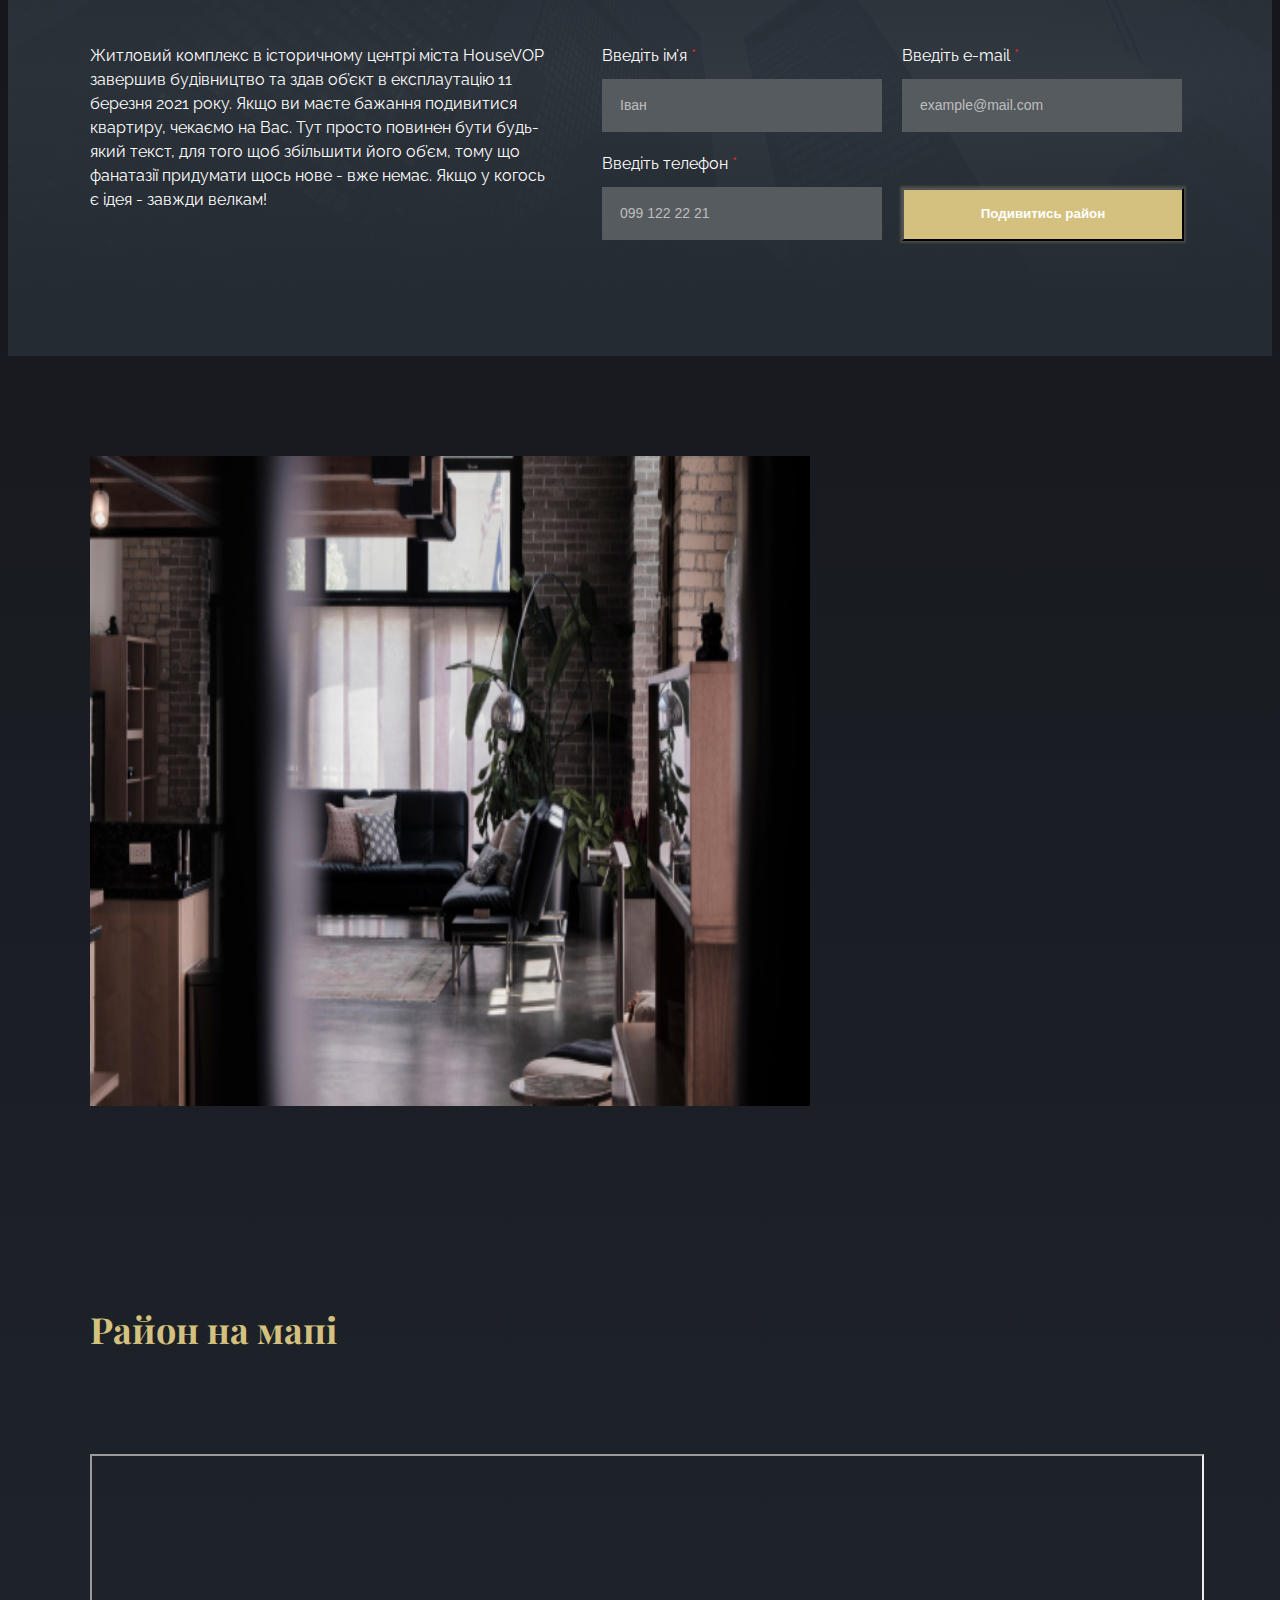
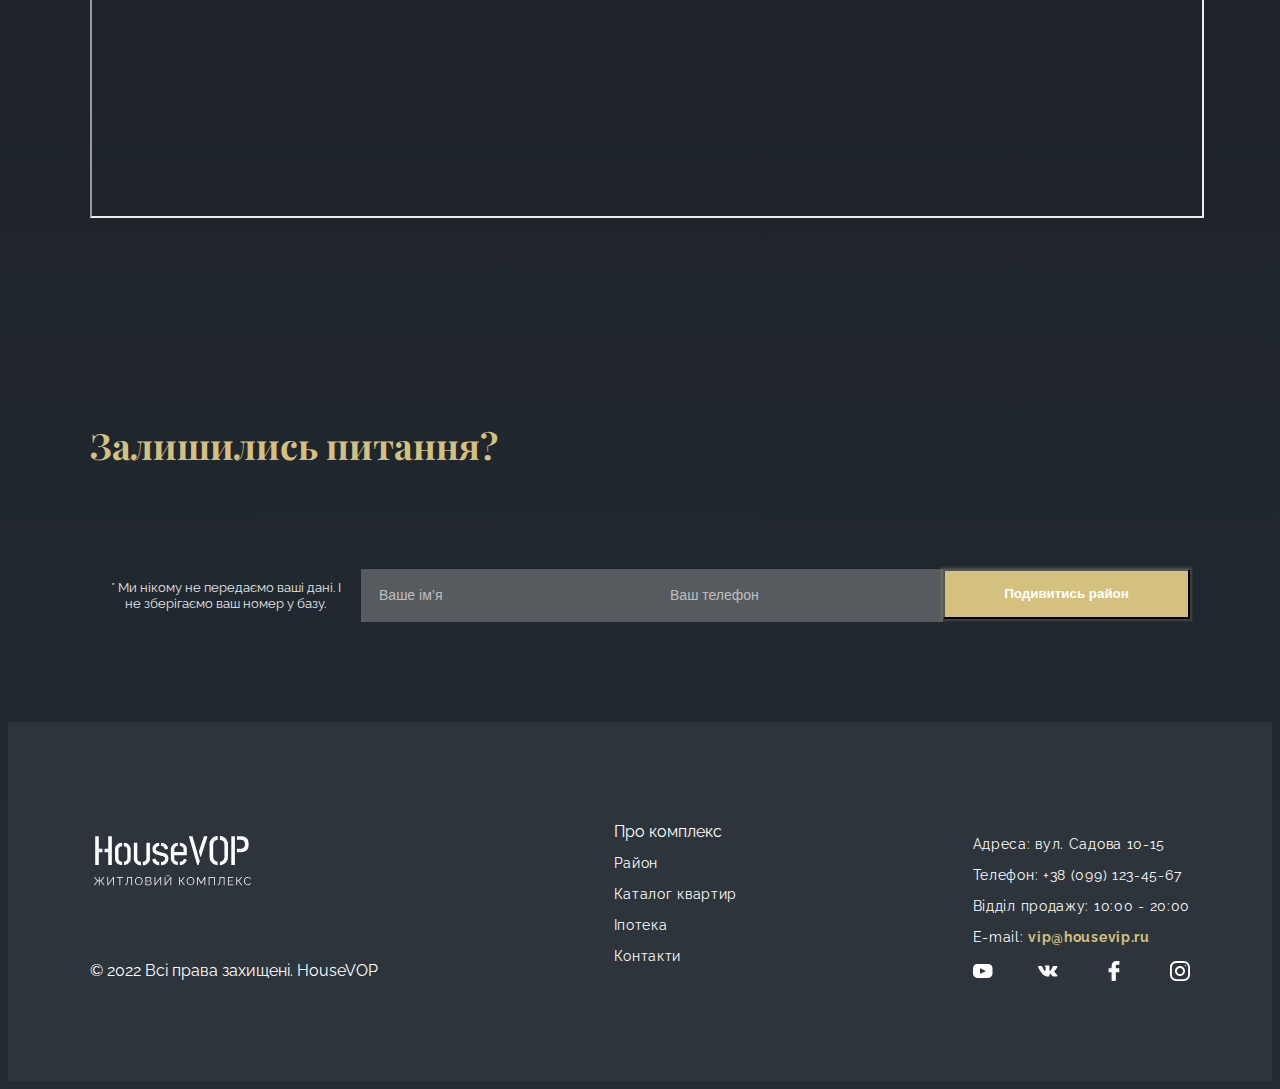
==== commit d985bd01: "add full modal window" ====
--- a/index.html
+++ b/index.html
@@ -89,6 +89,8 @@
           </li>
         </ul>
       </div>
+
+
     </section>
     <!-- КАТАЛОГ КВАРТИР -->
     <section id="catalog">
@@ -157,8 +159,8 @@
     <section>
       <div class="container">
         <h2 class="section-title">Ціни</h2>
-        <table>
-          <caption>
+        <table class="price-table">
+          <caption class="table-title">
             Каталог типів квартир за ціною
           </caption>
           <thead>
@@ -215,17 +217,17 @@
           <form class="forms" autocomplete="off">
             <label class="form__label">
               <div class="form__title"><span>Введіть ім’я </span><span class="form-title__accent">*</span></div><input
-                class="form__input" type="text" name="username" autofocus placeholder="Іван" />
+                class="form__input" type="text" name="username" placeholder="Іван" />
             </label>
 
             <label class="form__label">
-              <div class="form__title"><span></span>Введіть e-mail </span><span class="form-title__accent">*</span>
+              <div class="form__title"><span>Введіть e-mail </span><span class="form-title__accent">*</span>
               </div>
               <input class="form__input" type="email" name="email" placeholder="example@mail.com" />
             </label>
 
             <label class="form__label">
-              <div class="form__title"><span></span>Введіть телефон </span><span class="form-title__accent">*</span>
+              <div class="form__title"><span>Введіть телефон </span><span class="form-title__accent">*</span>
               </div><input class="form__input" type="tel" name="email" placeholder="099 122 22 21" />
             </label>
 
@@ -235,102 +237,107 @@
           <!-- МОДАЛЬНЕ ВІКНО 1 -->
           <div class="backdrop is-hidden" data-modal>
             <div class="modal">
-              <button type="button" class="close-button" data-modal-close>
-                <svg class="close-icon" width="11" height="11">
-                  <use href="./images/icons.svg#icon-close"></use>
-                </svg>
-              </button>
-
-              <form role="group" class="modal-form" autocomplete="off">
-                <h2 class="modal-title">Хочете подивитися?</p>
-                  <fieldset class="modal-basic">
-                    <span class="modal-description">Контактна інформація</span>
-
-                    <label class="modal-form__label">
-                      <div class="modal-form__title"><span>Введіть ім’я </span><span
-                          class="modal-form-title__accent">*</span></div><input class="modal-form__input" type="text"
-                        name="username" autofocus placeholder="Іван" />
-                    </label>
-
-                    <label class="modal-form__label">
-                      <div class="modal-form__title"><span></span>Введіть e-mail </span><span
+              <div class="modalBodyWrapper">
+
+                <button type="button" class="close-button" data-modal-close>
+                  <svg class="close-icon" width="11" height="11">
+                    <use href="./images/icons.svg#icon-close"></use>
+                  </svg>
+                </button>
+
+                <form role="group" class="modal-form" autocomplete="off">
+                  <h2 class="modal-title">Хочете подивитися?</p>
+                    <div class="modal-basic">
+                      <span class="modal-description">Контактна інформація</span>
+
+                      <label class="modal-form__label">
+                        <span class="modal-form__title">Введіть ім’я </span><span
+                          class="modal-form-title__accent">*</span><input class="modal-form__input" type="text"
+                          name="username" autofocus placeholder="Іван" />
+                      </label>
+
+                      <label class="modal-form__label">
+                        <span class="modal-form__title">Введіть e-mail </span><span
                           class="modal-form-title__accent">*</span>
+                        <input class="modal-form__input" type="email" name="email" placeholder="example@mail.com" />
+                      </label>
+
+                      <label class="modal-form__label">
+                        <span class="modal-form__title">Введіть телефон </span>
+                        <input class="modal-form__input" type="emeil" name="email" placeholder="099 122 22 21" />
+                      </label>
+                      <label class="modal-form__label">
+                        <span class="modal-form__title">Введіть пароль</span>
+                        <input class="modal-form__input" type="password" name="password" placeholder="*****" />
+                      </label>
+                    </div>
+
+                    <div class="modal-client-content">
+
+                      <span class="modal-description">Інформація про квартиру</span>
+
+                      <label class="modal-form__label" for="flat-type">
+                        <span class="modal-form__title">Оберіть тип квартири </span>
+                        <span class="modal-form-title__accent"> *</span></label>
+                      <div class="select">
+                        <select name="flat-type" id="flat-type" class="modal-form__input flat-type"
+                          name="flat-type-list">
+                          <option class="flat-option" value="standart">Стандарт - 1 поверх</option>
+                          <option class="flat-option" value="komfort">Комфорт - 2 поверхи</option>
+                          <option class="flat-option" value="lux" selected>Люкс - 3 поверхи</option>
+                          <option class="flat-option" value="super-lux">Супер Люкс - 4 поверхи</option>
+                        </select>
                       </div>
-                      <input class="modal-form__input" type="email" name="email" placeholder="example@mail.com" />
-                    </label>
-
-                    <label class="modal-form__label">
-                      <div class="modal-form__title"><span></span>Введіть телефон </span><span
+                      <label class="modal-form__label ranger-label" for="range-loyalty">
+                        <span class="modal-form__title">Наскільки вам зручне містознаходження?</span>
+                        <input class="slider" id="range-loyalty" type="range" name="loyalty" min="1" max="10"
+                          step="1" />
+                        <span class="range-label-start">1</span><span class="range-label-end">10</span>
+                      </label>
+                      <label class="modal-form__label">
+                        <span class="modal-form__title">На який термін плануєте купувати житло?
+                          (від 1 до 100 років)</span>
+                        <input class="modal-form__input" type="text" name="years" placeholder="10" />
+                      </label>
+
+                      <label class="modal-form__label">
+                        <span class="modal-form__title">Оберіть дату і час перегляду квартири </span><span
                           class="modal-form-title__accent">*</span>
-                      </div><input class="modal-form__input" type="emeil" name="email" placeholder="099 122 22 21" />
-                    </label>
-                    <label class="modal-form__label">
-                      <div class="modal-form__title"><span></span>Введіть пароль</span><span
-                          class="modal-form-title__accent">*</span>
-                      </div><input class="modal-form__input" type="password" name="password" placeholder="*****" />
-                    </label>
-                  </fieldset>
-
-                  <fieldset class="modal-client-content">
-
-                    <span class="modal-description">Контактна інформація</span>
-
-                    <label class="modal-form__label">
-                      <div class="modal-form__title"><span>Введіть ім’я </span><span
-                          class="modal-form-title__accent">*</span></div><input class="modal-form__input" type="text"
-                        name="username" autofocus placeholder="Іван" />
-                    </label>
-
-                    <label class="modal-form__label">
-                      <div class="modal-form__title"><span></span>Введіть e-mail </span><span
-                          class="modal-form-title__accent">*</span>
+                        <input class="modal-form__input" type="datetime-local" name="date" min="2022-07-08T10:00"
+                          max="2023-12-03T17:00" />
+                      </label>
+
+
+
+                      <div class="modal-form__feedback">
+                        <span class="modal-description">Додаткова інформація</span>
+                        <label class="modal-form__label">
+                          Введіть коментар
+
+                          <textarea class="modal-textarea__input" name="feedback" rows="5"
+                            placeholder="Моє побажання..."></textarea></label>
                       </div>
-                      <input class="modal-form__input" type="email" name="email" placeholder="example@mail.com" />
-                    </label>
-
-                    <label class="modal-form__label">
-                      <div class="modal-form__title"><span></span>Введіть телефон </span><span
-                          class="modal-form-title__accent">*</span>
-                      </div><input class="modal-form__input" type="emeil" name="email" placeholder="099 122 22 21" />
-                    </label>
-                    <label class="modal-form__label">
-                      <div class="modal-form__title"><span></span>Введіть пароль</span><span
-                          class="modal-form-title__accent">*</span>
-                      </div><input class="modal-form__input" type="password" name="password" placeholder="*****" />
-                    </label>
-
-                  </fieldset>
-
-
-                  <fieldset class="modal-additional">
-                    <div class="modal-form__feedback">
-                      <label class="modal-form__label">
-                        Введіть коментар
-
-                        <textarea class="modal-textarea__input" name="feedback" rows="5"
-                          placeholder="Моє побажання..."></textarea></label>
-                    </div>
-
-                    <label class="modal-label__agree" for="modal-label-agree">Соглашаюсь с
-                      рассылкой и принимаю <a class="modal-link link" href="#">Условия договора</a>
-                      <input type="checkbox" class="checkbox visually-hidden" name="modal-agree" id="modal-label-agree"
-                        required>
-                      <svg class="unchecked-icon" width="16" height="15">
-                        <use href="./images/icons.svg#icon-unchecked"></use>
-                      </svg>
-                      <svg class="checked-icon" width="16" height="15">
-                        <use href="./images/icons.svg#icon-checked"></use>
-                      </svg>
-                    </label>
-                  </fieldset>
-                  <button class="modal-form__button" type="button" data-modal-open>Подивитись район</button>
-                  <p class="modal-form__promo">* Ми нікому не передаємо ваші дані. І не зберігаємо ваш номер у базу.</p>
-
-
-              </form>
+
+                      <label class="modal-label__agree" for="modal-label-agree">Я згоден з правами використання
+                        введених
+                        особистих даних.
+                        <input type="checkbox" class="checkbox visually-hidden" name="modal-agree"
+                          id="modal-label-agree" required>
+                        <span class="unchecked-icon" width="20" height="15"></span>
+                        <span class="checked-icon" width="20" height="15"> <svg class="checked-bird" width="22"
+                            height="17">
+                            <use href="./images/icons.svg#icon-checked"></use>
+                          </svg></span>
+
+
+                      </label>
+                      <button class="modal-form__button" type="button">Подивитись район</button>
+                      <p class="modal-form__promo">Ми нікому не передаємо ваші дані. І не зберігаємо ваш номер у базу.
+                      </p>
+                </form>
+              </div>
             </div>
           </div>
-
 
         </div>
       </div>
@@ -346,7 +353,7 @@
       </div>
     </section>
     <!-- СЕКЦІЯ З КАРТОЮ -->
-    <section class="section-map">
+    <section class="section-map" id="district">
       <div class="container">
 
         <h2 class="section-title">Район на мапі</h2>
@@ -374,11 +381,8 @@
             <input class="ask-form__input" type="tel" name="email" placeholder="Ваш телефон" />
           </label>
 
-          <button class="ask-form__button" type="button">Подивитись район</button>
+          <button class="ask-form__button" type="button" data-modal-open>Подивитись район</button>
         </form>
-
-
-
       </div>
     </section>
   </main>
--- a/css/styles.css
+++ b/css/styles.css
@@ -4,6 +4,10 @@
   --secondary-text-color: #ffffff;
 
   --bg-footer-color: rgba(50, 90, 50, 0.6);
+
+  --bg-color-for-hero-mouse: rgba(65, 65, 65, 0.8);
+  --bg-color-for-hero-mouse-start: rgba(56, 56, 55, 0.6);
+  --overlay-bg: rgba(36, 43, 51, 1);
 }
 
 .list {
@@ -43,7 +47,6 @@
 }
 
 body {
-  /* background-color: var(--main-background-color); */
   background: linear-gradient(
     var(--main-background-color),
     hsl(230, 13%, 9%),
@@ -86,13 +89,13 @@
   font-size: 14px;
 }
 
+.page-nav-item:hover {
+  box-shadow: 0px 4px 4px 0px rgba(0, 0, 0, 0.15);
+}
+
 .fix-list {
   display: none;
 }
-
-/* .flat-list:hover {
-  display: inline-block;
-} */
 
 .hero-section {
   position: relative;
@@ -143,7 +146,7 @@
   align-items: center;
 
   color: var(--main-text-color);
-  background-color: var(--bg-footer-color);
+  background-color: var(--bg-color-for-hero-mouse-start);
   border-radius: 50%;
   width: 55px;
   height: 55px;
@@ -164,8 +167,8 @@
 }
 
 .hero-button-mouse:hover {
-  transform: scale(1.5) translate(-50%, -50%);
-  background-color: rgb(234, 0, 255);
+  transform: scale(1.3) translate(-50%, -50%);
+  background-color: var(--bg-color-for-hero-mouse);
 }
 
 .contact-address {
@@ -173,8 +176,6 @@
   justify-content: space-evenly;
   align-items: center;
   margin-top: 150px;
-  /* bottom: 74px;
-  right: 50%; */
 }
 
 /* налаштування анімації для маркера адреси */
@@ -366,7 +367,7 @@
   left: 0;
   width: 100%;
   height: 100%;
-  background-color: rgba(36, 43, 51, 1);
+  background-color: var(--overlay-bg);
   transition-property: transform, background-color, opacity;
   transition-duration: 500ms;
   transition-timing-function: cubic-bezier(0.2, 0, 0.84, 1);
@@ -416,6 +417,25 @@
   );
   width: 100%;
   height: 100%;
+}
+
+.price-table td:hover {
+  background: rgba(86, 91, 96, 0.7);
+  color: var(--main-text-color);
+}
+.price-table td:hover:after {
+  content: '';
+  position: absolute;
+  top: 0px;
+  right: 0px;
+  bottom: 0px;
+  left: 0px;
+  border: 3px solid var(--main-text-color);
+  cursor: pointer;
+}
+
+.table-title {
+  margin-bottom: 22px;
 }
 
 table caption {
@@ -529,12 +549,6 @@
   transition: border-radius, border 500ms linear;
 }
 
-/* .form__label > span {
-  display: inline-block;
-  color: rgba(229, 45, 45, 1);
-}
- */
-
 .form__input:not(:placeholder-shown) {
   border: 2px solid #a7903e;
   border-radius: 8px;
@@ -548,9 +562,9 @@
   align-self: flex-start;
 
   width: 282px;
-  height: 50px;
+  height: 53px;
   padding: 11px 23px;
-  margin-top: 34px;
+  margin-top: 36px;
 
   background-color: var(--main-text-color);
   color: var(--secondary-text-color);
@@ -594,19 +608,38 @@
 }
 
 .modal {
-  padding: 40px 50px;
-  position: absolute;
+  position: fixed;
   top: 50%;
   left: 50%;
+  z-index: 50;
+
   transform: translate(-50%, -50%) scale(1, 1);
   transition: transform 500ms ease-in-out;
 
   width: 540px;
-  min-height: 1460px;
-  overflow: hidden;
+  max-width: 100%;
+  height: 90vh;
+  overflow: hidden scroll;
   background-color: rgba(36, 43, 51, 1);
   border-radius: 4px;
   box-shadow: 0px 0px 6px 6px rgba(255, 255, 255, 0.25);
+}
+
+.modalBodyWrapper {
+  padding: 40px 50px;
+
+  width: 100%;
+  height: 75hv;
+  overflow: hidden scroll;
+}
+
+.modal::-webkit-scrollbar {
+  width: 0px;
+  background-color: transparent;
+}
+.modalBodyWrapper::-webkit-scrollbar {
+  width: 0px;
+  background-color: transparent;
 }
 
 .close-button {
@@ -617,65 +650,68 @@
   right: 8px;
   padding: 10px 10px;
   border-radius: 50%;
-
-  background-color: inherit;
-
+  border: 2px solid #565b60;
+  color: rgba(231, 231, 231, 1);
+  background-color: rgba(36, 43, 51, 1);
+  outline: none;
   cursor: pointer;
 }
 
 .close-icon {
   fill: currentColor;
-
+  color: rgba(231, 231, 231, 1);
   position: absolute;
   top: 50%;
   left: 50%;
   transform: translate(-50%, -50%);
 }
 
-.modal-basic,
-.modal-client-content,
-.modal-additional {
-  border: none;
-  margin: 0;
-}
-
 .modal-form {
   width: 100%;
 }
 
+.modal-form:not(:last-child) {
+  margin-bottom: 38px;
+}
+
 .modal-title {
   margin-bottom: 33px;
 }
 
 .modal-description {
   display: inline-block;
-  margin-bottom: 16px;
   font-weight: 700;
   font-size: 16px;
   line-height: 1.5;
+  color: #e7e7e7;
+  font-family: Raleway, sans-serif;
+  margin-bottom: 16px;
 }
 
 .modal-form__label,
 .modal-form__feedback,
 .modal-label__agree {
+  display: block;
   color: rgba(231, 231, 231, 1);
-  font-size: 16px;
+  font-family: Raleway, sans-serif;
+  font-size: 13px;
   font-weight: 400;
   line-height: 1.5;
 }
 
 .modal-form__title {
-  margin-bottom: 11px;
+  display: inline-block;
+  margin-bottom: 9px;
 }
 
 .modal-form-title__accent {
   color: rgba(229, 45, 45, 1);
-}
-
+  padding-left: 5px;
+}
 .modal-form__input,
 .modal-textarea__input {
   width: 100%;
-  margin-bottom: 26px;
+  margin-bottom: 24px;
 
   padding: 11px 20px;
   background-color: #565b60;
@@ -688,8 +724,90 @@
   transition: border-radius, border 500ms linear;
 }
 
+.slider {
+  -webkit-appearance: none;
+  width: 100%;
+  height: 12px;
+  padding: 0;
+  margin-bottom: 24px;
+  background-color: #565b60;
+  outline: none;
+  opacity: 0.7;
+  -webkit-transition: 0.2s;
+  transition: opacity 0.2s;
+
+  cursor: pointer;
+}
+
+.slider:hover {
+  opacity: 1;
+}
+
+.slider::-webkit-slider-thumb {
+  -webkit-appearance: none;
+  appearance: none;
+  width: 20px;
+  height: 20px;
+  background: var(--main-text-color);
+  border-radius: 50%;
+
+  cursor: pointer;
+}
+
+.slider::-moz-range-thumb {
+  width: 25px;
+  height: 25px;
+  background: var(--main-text-color);
+  cursor: pointer;
+  border-radius: 50%;
+}
+
+.ranger-label {
+  position: relative;
+}
+
+.range-label-start {
+  position: absolute;
+  bottom: 8px;
+  left: 0;
+}
+
+.range-label-end {
+  position: absolute;
+  bottom: 8px;
+  right: 0;
+}
+/* ВИПАДАЮЧИЙ СПИСОК  */
+
+.select {
+  position: relative;
+  background-color: #565b60;
+}
+
+.select select {
+  display: block;
+  appearance: none; /* убираем дефолнтные стрелочки */
+  background: url('../images/close.svg') no-repeat #565b60;
+  background-position: right 19px top 24px;
+  cursor: pointer;
+}
+
+.flat-option,
+.flat-type {
+  font-family: Raleway, sans-serif;
+  font-size: 14px;
+  font-weight: 400;
+  color: #bebebe;
+}
+
 .modal-textarea__input {
   resize: none;
+}
+
+.unchecked-icon {
+  background-color: rgba(86, 91, 96, 1);
+  border: none;
+  border-radius: 2px;
 }
 
 /* .form__label > span {
@@ -708,17 +826,60 @@
   color: rgba(190, 190, 190, 1);
 }
 
+.modal-label__agree {
+  position: relative;
+  padding-left: 30px;
+}
+
+.unchecked-icon {
+  position: absolute;
+
+  transform: translateY(-50%);
+  top: 50%;
+  left: 0;
+  opacity: 1;
+
+  width: 20px;
+  height: 15px;
+
+  background-color: rgba(86, 91, 96, 1);
+  border-radius: 2px;
+}
+
+.checked-icon {
+  position: absolute;
+  top: 50%;
+  left: 0;
+  transform: scale(0.8) translateY(-50%);
+  opacity: 0;
+  width: 20px;
+  height: 15px;
+  background-color: #fff;
+
+  border-radius: 2px;
+
+  transition-property: opacity, transform;
+  transition-duration: 250ms;
+  transition-timing-function: cubic-bezier(0.4, 0, 0.2, 1);
+}
+
+.checkbox:checked ~ .checked-icon {
+  opacity: 1;
+  transform: scale(1) translateY(-50%);
+}
+
 .modal-form__button {
-  align-self: flex-start;
-
   width: 100%;
   height: 50px;
   padding: 11px 23px;
   margin-top: 34px;
+  margin-bottom: 16px;
 
   background-color: var(--main-text-color);
   color: var(--secondary-text-color);
+
   line-height: calc(27 / 16);
+  font-size: 16px;
   font-weight: 700;
   box-shadow: 0px 0px 2px 2px #d4c17f33;
   transition-property: background-color, box-shadow;
@@ -730,33 +891,14 @@
   background-color: #a7903e;
   box-shadow: 2px 2px 0px 0px #d4c17f33;
 }
-
-/* VIDEO SECTION */
-
-.video-master {
-  position: relative;
-  display: flex;
-  justify-content: center;
-  align-items: center;
-}
-
-.video {
-  margin-right: auto;
-  margin-left: auto;
-}
-
-.video-master::before {
-  position: absolute;
-  content: '';
-  background-image: url(../images/play-button.svg);
-  transform: scale(1) rotate(0deg);
-  transition: transform 2000ms cubic-bezier(0.25, 0.46, 0.45, 0.94);
-  width: 100px;
-  height: 100px;
-}
-
-.video-master:hover::before {
-  transform: scale(2) rotate(-360deg);
+.modal-form__promo {
+  text-align: center;
+  font-size: 13px;
+  font-weight: 400;
+  line-height: calc(16 / 13);
+  font-family: Raleway, sans-serif;
+  font-style: italic;
+  color: #e7e7e7;
 }
 
 /* SECTION QUESTIONS */
